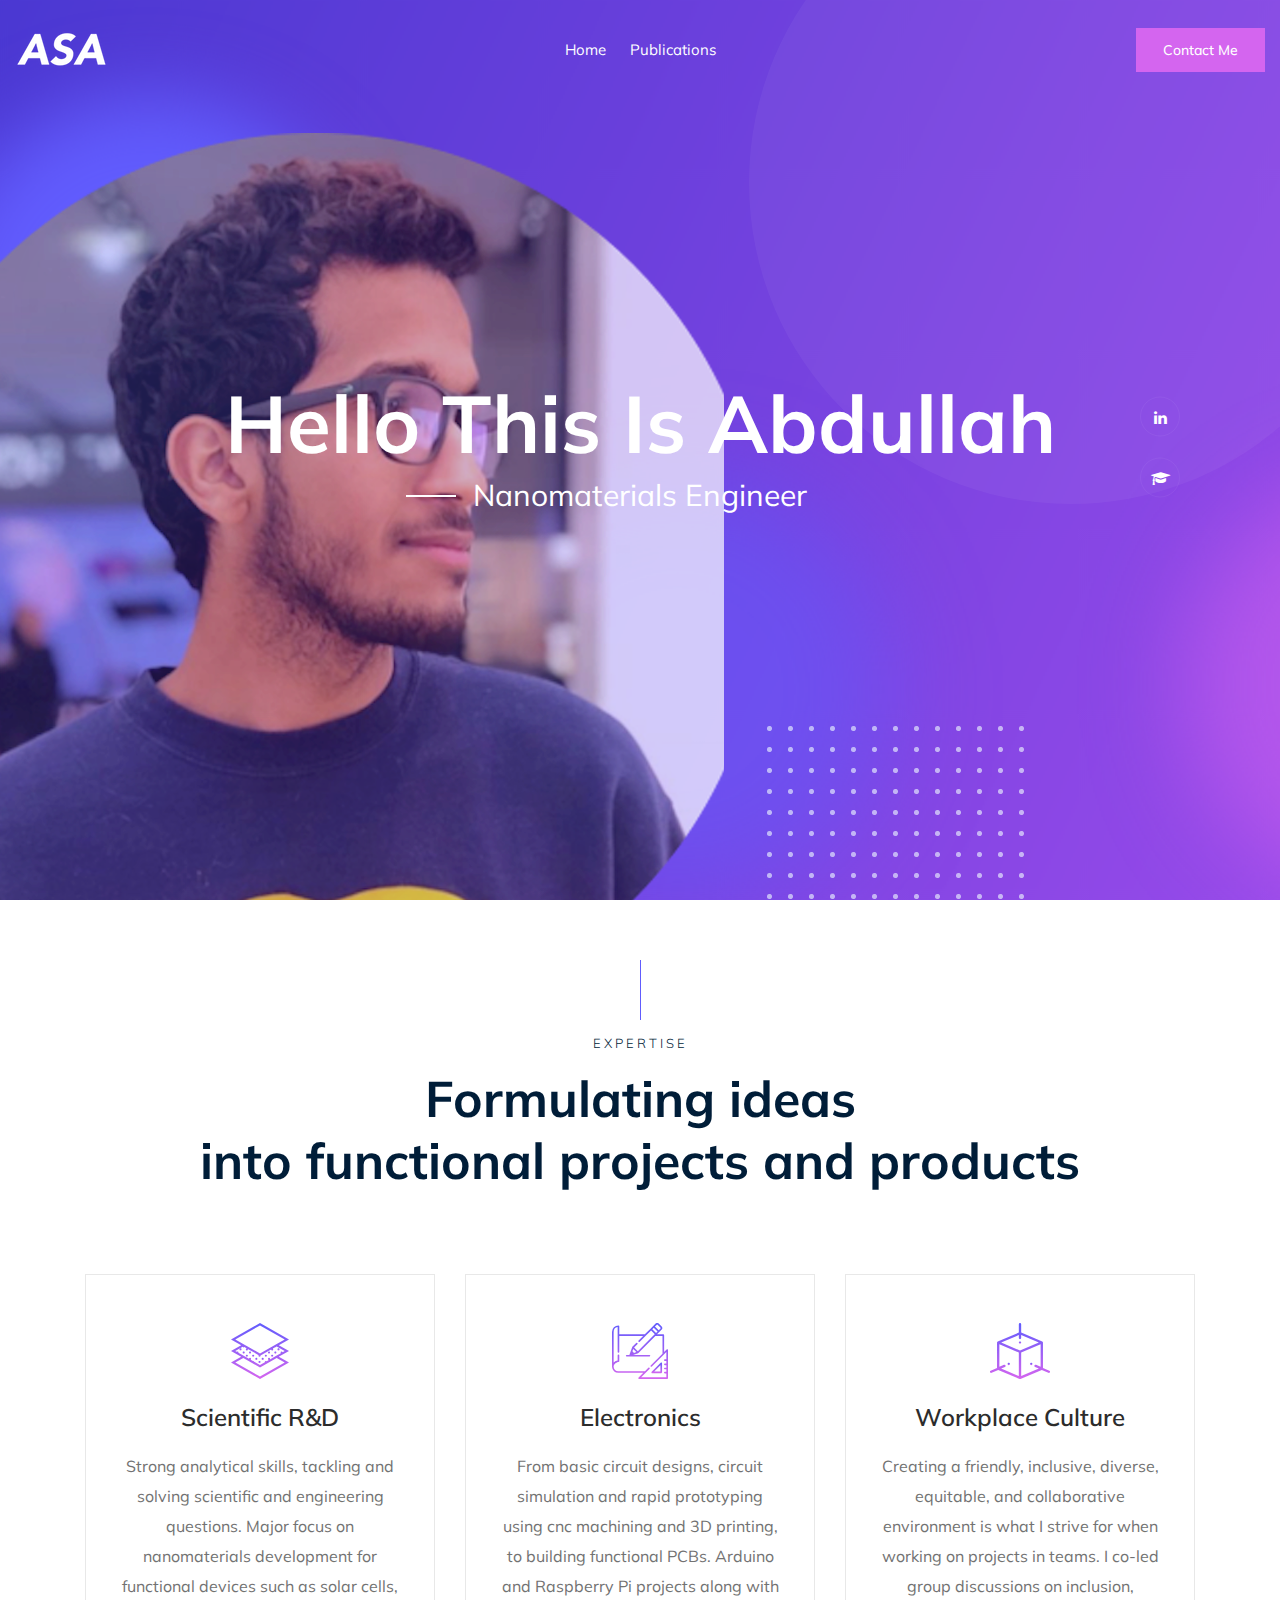
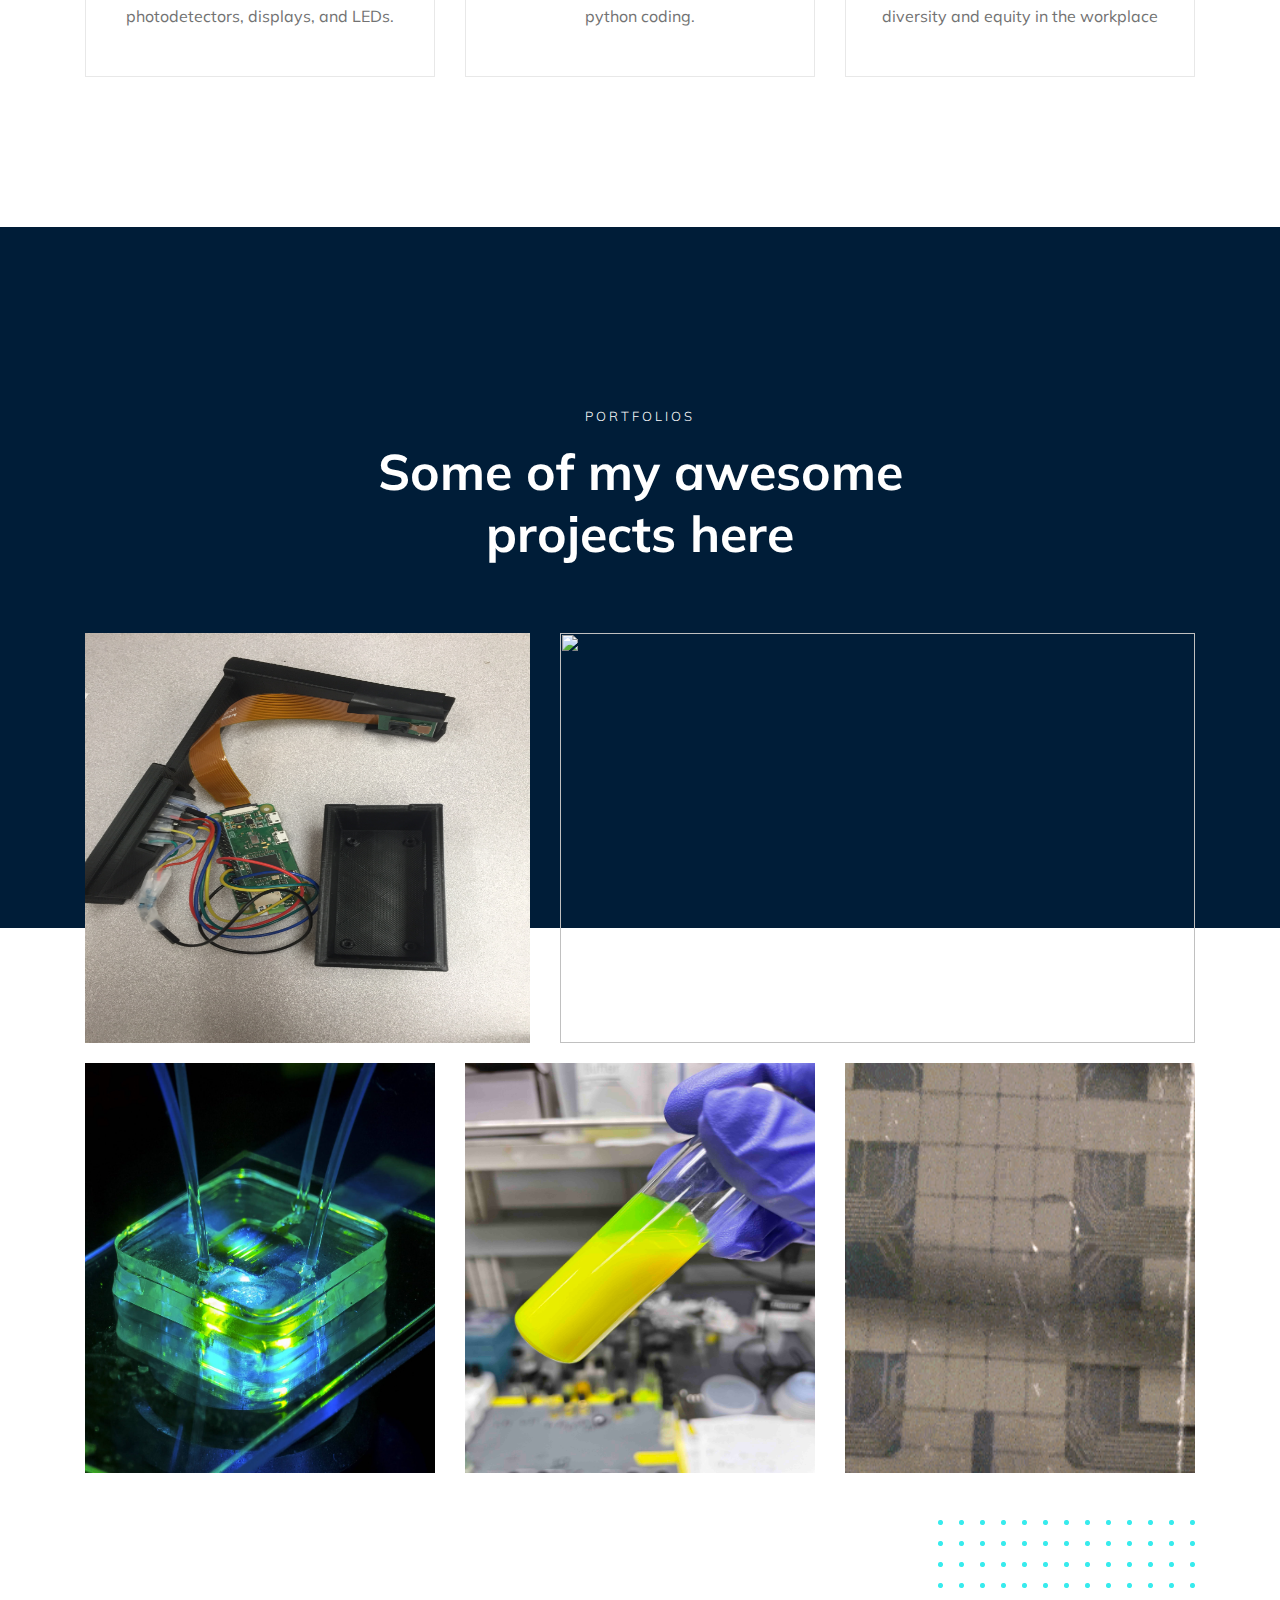
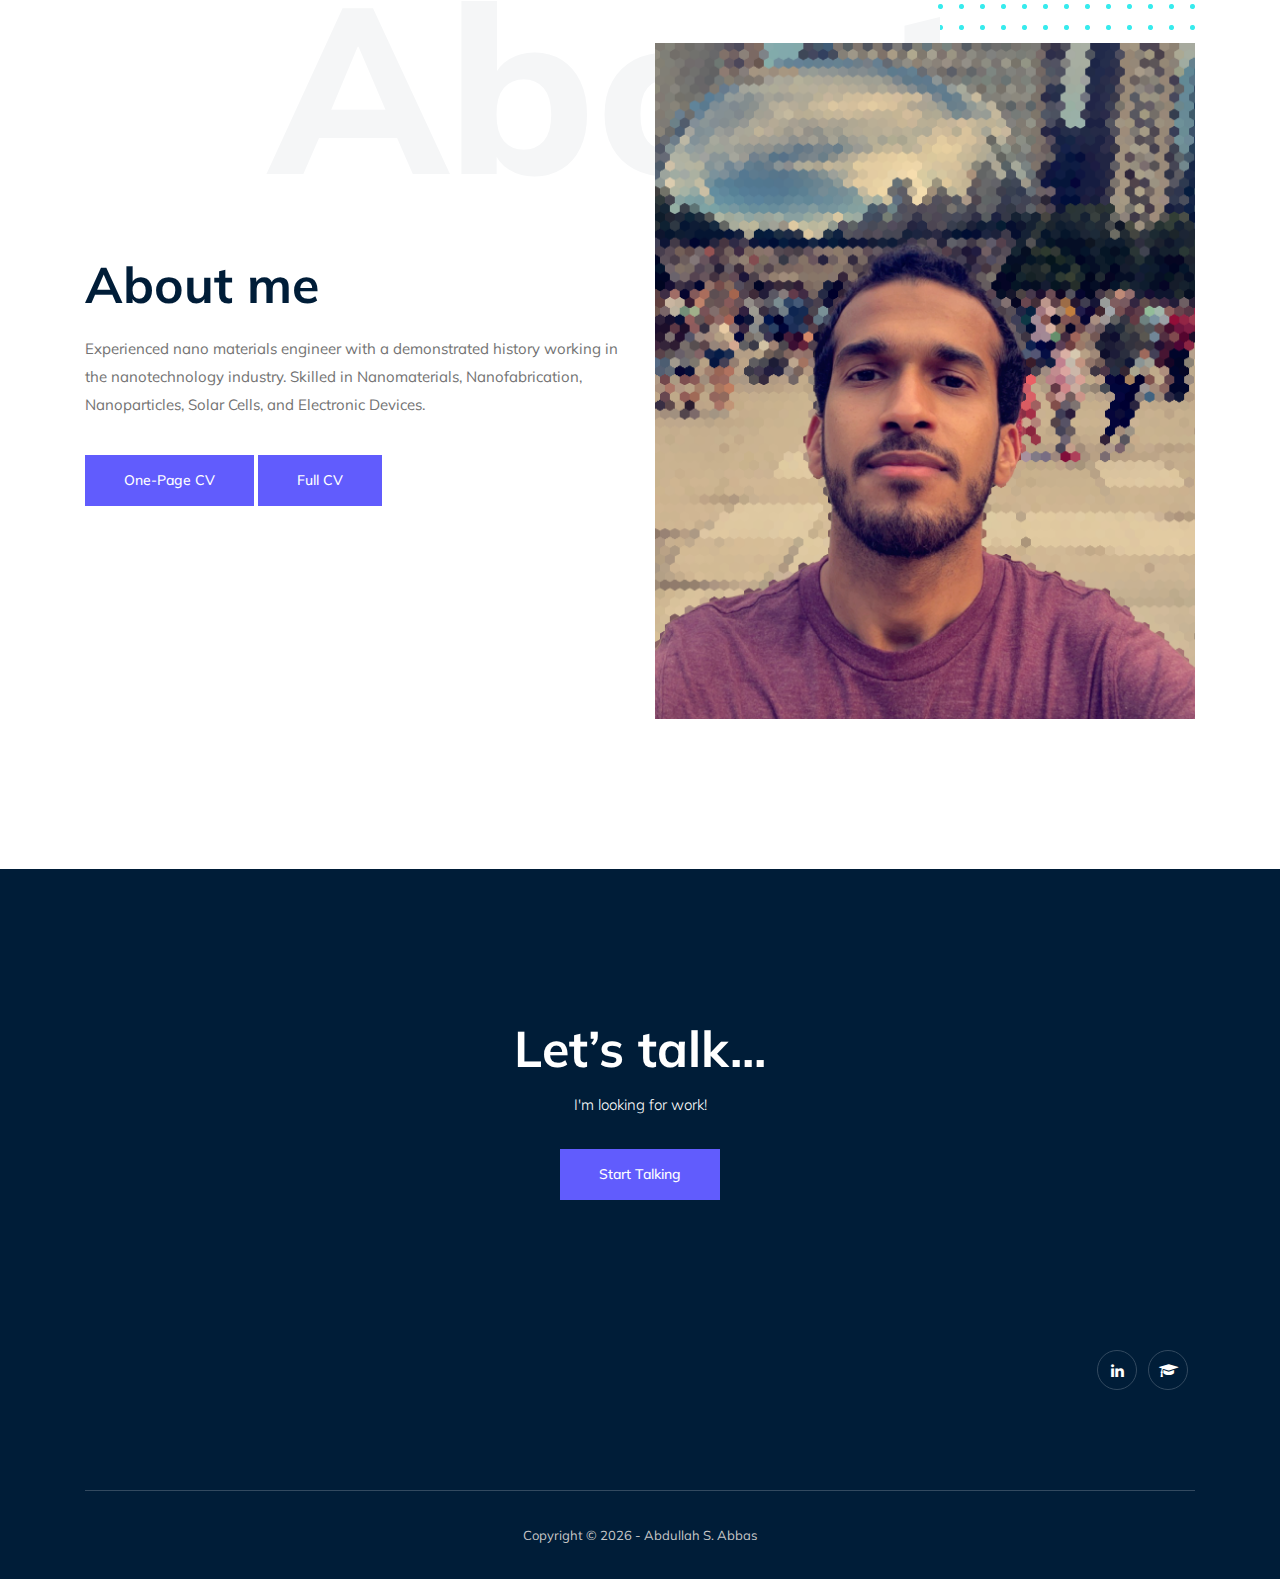
==== index.html @ 395321fb "Add files via upload" ====
<!-- This template is adapted from a Colorlib template -->
<!doctype html>
<html class="no-js" lang="zxx">

<head>
    <meta charset="utf-8">
    <meta http-equiv="x-ua-compatible" content="ie=edge">
    <title>ASA</title>
    <meta name="description" content="">
    <meta name="viewport" content="width=device-width, initial-scale=1">

    <!-- <link rel="manifest" href="site.webmanifest"> -->
    <!-- Place favicon.ico in the root directory -->

    <!-- CSS here -->
    <link rel="stylesheet" href="css/bootstrap.min.css">
    <link rel="stylesheet" href="css/owl.carousel.min.css">
    <link rel="stylesheet" href="css/magnific-popup.css">
    <link rel="stylesheet" href="css/font-awesome.min.css">
    <link rel="stylesheet" href="css/themify-icons.css">
    <link rel="stylesheet" href="css/nice-select.css">
    <link rel="stylesheet" href="css/flaticon.css">
    <link rel="stylesheet" href="css/gijgo.css">
    <link rel="stylesheet" href="css/animate.min.css">
    <link rel="stylesheet" href="css/slick.css">
    <link rel="stylesheet" href="css/slicknav.css">
    <link rel="stylesheet" href="css/style.css">
    <!-- <link rel="stylesheet" href="css/responsive.css"> -->
</head>

<body>
    <!--[if lte IE 9]>
            <p class="browserupgrade">You are using an <strong>outdated</strong> browser. Please <a href="https://browsehappy.com/">upgrade your browser</a> to improve your experience and security.</p>
        <![endif]-->

    <!-- header-start -->
    <header>
        <div class="header-area ">
            <div id="sticky-header" class="main-header-area">
                <div class="container-fluid">
                    <div class="row align-items-center">
                        <div class="col-xl-3 col-lg-2">
                            <div class="logo">
                                <a href="index.html">
                                    <img src="img/logo.png" alt="">
                                </a>
                            </div>
                        </div>
                        <div class="col-xl-6 col-lg-7">
                            <div class="main-menu  d-none d-lg-block">
                                <nav>
                                    <ul id="navigation">
                                        <li><a class="active" href="index.html">home</a></li>
                                        <li><a href="publications.html">Publications</a></li>
                                    </ul>
                                </nav>
                            </div>
                        </div>
                        <div class="col-xl-3 col-lg-3 d-none d-lg-block">
                            <div class="Appointment">
                                <div class="book_btn d-none d-lg-block">
                                    <a  href = "mailto: abdullahsaudabbas@gmail.com">Contact Me</a>
                                </div>
                            </div>
                        </div>
                        <div class="col-12">
                            <div class="mobile_menu d-block d-lg-none"></div>
                        </div>
                    </div>

                </div>
            </div>
        </div>
    </header>
    <!-- header-end -->

    <!-- slider_area_start -->
    <div class="slider_area">
        <div class="single_slider  d-flex align-items-center slider_bg_1">
            <div class="shap_pattern d-none d-lg-block">
                <img src="img/about/grid.png" alt="">
            </div>
            <div class="social_links">
                <ul>
                    <li><a href="https://www.linkedin.com/in/abdullah-saud-abbas-59012340/" target="_blank"> <i class="fa fa-linkedin"></i> </a></li>
                    <li><a href="https://scholar.google.com/citations?hl=en&user=E15Zx_EAAAAJ" target="_blank"> <i class="fa fa-graduation-cap"></i> </a></li>
                </ul>
            </div>
            <div class="container">
                <div class="row align-items-center">
                    <div class="col-xl-12">
                        <div class="slider_text text-center">
                            <h3>
                                Hello This is Abdullah
                            </h3>
                            <span>Nanomaterials Engineer</span>
                        </div>
                    </div>
                </div>
            </div>
        </div>
    </div>
    <!-- slider_area_end -->

    <!-- service_area  -->
    <div class="service_area">
        <div class="container">
            <div class="row">
                <div class="col-xl-12">
                    <div class="section_title text-center mb-65">
                        <span>Expertise</span>
                        <h3>Formulating ideas  <br>
                                into functional projects and products</h3>
                    </div>
                </div>
            </div>
            <div class="row">
                <div class="col-xl-4 col-md-4">
                    <div class="single_service text-center">
                        <div class="icon">
                            <img src="img/svg_icon/1.svg" alt="">
                        </div>
                        <h3>Scientific R&D</h3>
                        <p>Strong analytical skills, tackling and solving scientific and engineering questions. Major focus on nanomaterials development for functional devices such as solar cells, photodetectors, displays, and LEDs.</p>
                    </div>
                </div>
                <div class="col-xl-4 col-md-4">
                    <div class="single_service text-center">
                        <div class="icon">
                            <img src="img/svg_icon/2.svg" alt="">
                        </div>
                        <h3>Electronics</h3>
                        <p>From basic circuit designs, circuit simulation and rapid prototyping using cnc machining and 3D printing, to building functional PCBs. Arduino and Raspberry Pi projects along with python coding.</p>
                    </div>
                </div>
                <div class="col-xl-4 col-md-4">
                    <div class="single_service text-center">
                        <div class="icon">
                            <img src="img/svg_icon/3.svg" alt="">
                        </div>
                        <h3>Workplace Culture</h3>
                        <p>Creating a friendly, inclusive, diverse, equitable, and collaborative environment is what I strive for when working on projects in teams. I co-led group discussions on inclusion, diversity and equity in the workplace</p>
                    </div>
                </div>
            </div>
        </div>
    </div>
    <!--/ service_area  -->

    <!-- portfolio_area -->
    <div class="portfolio_area portfolio_bg_1">
        <div class="container">
            <div class="row">
                <div class="col-xl-12">
                    <div class="section_title white_text text-center">
                        <span>Portfolios</span>
                        <h3>Some of my awesome <br>
                                projects here</h3>
                    </div>
                </div>
            </div>
        </div>
    </div>
    <!--/ portfolio_area -->

    <!-- portfolio_image_area  -->
    <div class="portfolio_image_area">
        <div class="container">
            <div class="row">
                <div class="col-xl-5 col-md-5">
                    <div class="single_Portfolio">
                        <div class="portfolio_thumb">
                            <img src="img/portfolio/SGBPiCam.JPG" alt="">
                        </div>
                        <a href="img/portfolio/SGBPiCam.JPG" class="popup popup-image"></a>
                        <div class="portfolio_hover">
                            <div class="title">
                                    <h3>Camera monitoring system based on Raspberry Pi that reads pressure gauge and report via local LEDs and emails when to change the gas tank</h3>
                            </div>
                        </div>
                    </div>
                </div>
                <div class="col-xl-7 col-md-7">
                    <div class="single_Portfolio">
                        <div class="portfolio_thumb">
                            <img src="img/portfolio/Fig1_final.tif" alt="">
                        </div>
                        <a href="img/portfolio/Fig1_final.tif" class="popup popup-image"></a>
                        <div class="portfolio_hover">
                            <div class="title">
                                    <h3>Anisotropic nanocrystals that I synthesized showed strange behavior when they self-organize, and with tremendous investigations and characterizations, I was able to confirm that their phase belong to orientational glass phase. Work was published in ACS nano</h3>
                            </div>
                        </div>
                    </div>
                </div>
                <div class="col-xl-4 col-md-6 col-lg-4">
                    <div class="single_Portfolio">
                        <div class="portfolio_thumb">
                            <img src="img/portfolio/Materials-for-Microfluidic-Chips-Fabrication.jpg" alt="">
                        </div>
                        <a href="img/portfolio/Materials-for-Microfluidic-Chips-Fabrication.jpg" class="popup popup-image"></a>
                        <div class="portfolio_hover">
                            <div class="title">
                                    <h3>Flow based microfluidic system that I used to optimize and scale up nanocrystals syntheses for industrial applications such as solar cells, photodetectors and qunatum dot displays</h3>
                            </div>
                        </div>
                    </div>
                </div>
                <div class="col-xl-4 col-md-6 col-lg-4">
                    <div class="single_Portfolio">
                        <div class="portfolio_thumb">
                            <img src="img/portfolio/PerovskitesNCs.jpg" alt="">
                        </div>
                        <a href="img/portfolio/PerovskitesNCs.jpg" class="popup popup-image"></a>
                        <div class="portfolio_hover">
                            <div class="title">
                                    <h3>Perovskites nanocrystal synthesized with ultra high crystal purity resulting in a near unity photoluminescence quantum yield (PLQY). PLQY is a quality metric for crystal purity in which the number of photons being emitted is compareed to the number of photons being absorbed, and the closer the ratio to 1 the better</h3>
                            </div>
                        </div>
                    </div>
                </div>
                <div class="col-xl-4 col-md-12 col-lg-4">
                    <div class="single_Portfolio">
                        <div class="portfolio_thumb">
                            <img src="img/portfolio/droplab_drop.gif" alt="">
                        </div>
                        <a href="img/portfolio/droplab_drop.gif" class="popup popup-image"></a>
                        <div class="portfolio_hover">
                            <div class="title">
                                    <h3>Digital microfluidic devices that teammates and I developed for my capstone design project during my undergrad. I co-founded a startup 2016-2017, Droplab Inc., based on this technology with the incentive to automate and rapidly optimize lab experiements drop by drop!</h3>
                            </div>
                        </div>
                    </div>
                </div>
            </div>
        </div>
    </div>
    <!--/ portfolio_image_area  -->

    <!-- about_me  -->
    <div class="about_me">
        <div class="about_large_title d-none d-lg-block">
                About
        </div>
        <div class="container">
            <div class="row align-items-center">
                <div class="col-xl-6 col-md-6">
                    <div class="about_e_details">
                        <h3>About me</h3>
                        <p>Experienced nano materials engineer with a demonstrated history working in the nanotechnology industry. Skilled in Nanomaterials, Nanofabrication, Nanoparticles, Solar Cells, and Electronic Devices.</p>
                        <div class="download_cv">
                            <a class="boxed-btn3" href="Resume/OnePageASAResume.pdf" target="_blank">One-Page CV</a>
                            <a class="boxed-btn3" href="Resume/FullASAResume.pdf" target="_blank">Full CV</a>
                        </div>
                    </div>
                </div>
                <div class="col-xl-6 col-md-6">
                    <div class="about_img">
                        <div class="color_pattern d-none d-lg-block">
                            <img src="img/about/color_grid.png" alt="">
                        </div>
                        <div class="my_Pic">
                                <img src="img/about/about.png" alt="">
                        </div>
                    </div>
                </div>
            </div>
        </div>
    </div>
    <!--/ about_me  -->
    
    <div class="discuss_projects">
        <div class="container">
            <div class="row">
                <div class="col-xl-12">
                    <div class="project_text text-center">
                        <h3>Let’s talk...</h3>
                        <p>I'm looking for work!</p>
                        <a class="boxed-btn3" href = "mailto: abdullahsaudabbas@gmail.com">Start Talking</a>
                    </div>
                </div>
            </div>
        </div>
    </div>

    <!-- footer start -->
    <footer class="footer">
        <div class="footer_top">
            <div class="container">
                <div class="row align-items-center">
                    <div class="col-xl-6 col-md-6">
                        <div class="menu_links">
                        </div>
                    </div>
                    <div class="col-xl-6 col-md-6">
                        <div class="socail_links">
                            <ul>
                                <li><a href="https://www.linkedin.com/in/abdullah-saud-abbas-59012340/" target="_blank"> <i class="fa fa-linkedin"></i> </a></li>
                                <li><a href="https://scholar.google.com/citations?hl=en&user=E15Zx_EAAAAJ" target="_blank"> <i class="fa fa-graduation-cap"></i> </a></li>
                            </ul>
                        </div>
                    </div>
                </div>
            </div>
        </div>
        <div class="copy-right_text">
            <div class="container">
                <div class="footer_border"></div>
                <div class="row">
                    <div class="col-xl-12">
                        <p class="copy_right text-center">
                            Copyright &copy; <script>document.write(new Date().getFullYear());</script> - Abdullah S. Abbas 
                        </p>
                    </div>
                </div>
            </div>
        </div>
    </footer>
    <!--/ footer end  -->

    <!-- JS here -->
    <script src="js/vendor/modernizr-3.5.0.min.js"></script>
    <script src="js/vendor/jquery-1.12.4.min.js"></script>
    <script src="js/popper.min.js"></script>
    <script src="js/bootstrap.min.js"></script>
    <script src="js/owl.carousel.min.js"></script>
    <script src="js/isotope.pkgd.min.js"></script>
    <script src="js/ajax-form.js"></script>
    <script src="js/waypoints.min.js"></script>
    <script src="js/jquery.counterup.min.js"></script>
    <script src="js/imagesloaded.pkgd.min.js"></script>
    <script src="js/scrollIt.js"></script>
    <script src="js/jquery.scrollUp.min.js"></script>
    <script src="js/wow.min.js"></script>
    <script src="js/nice-select.min.js"></script>
    <script src="js/jquery.slicknav.min.js"></script>
    <script src="js/jquery.magnific-popup.min.js"></script>
    <script src="js/plugins.js"></script>
    <script src="js/gijgo.min.js"></script>

    <!--contact js-->
    <script src="js/contact.js"></script>
    <script src="js/jquery.ajaxchimp.min.js"></script>
    <script src="js/jquery.form.js"></script>
    <script src="js/jquery.validate.min.js"></script>
    <script src="js/mail-script.js"></script>

    <script src="js/main.js"></script>
</body>

</html>
---- css/themify-icons.css ----
@font-face {
	font-family: 'themify';
	src:url('../fonts/themify.eot?-fvbane');
	src:url('../fonts/themify.eot?#iefix-fvbane') format('embedded-opentype'),
		url('../fonts/themify.woff?-fvbane') format('woff'),
		url('../fonts/themify.ttf?-fvbane') format('truetype'),
		url('../fonts/themify.svg?-fvbane#themify') format('svg');
	font-weight: normal;
	font-style: normal;
}

[class^="ti-"], [class*=" ti-"] {
	font-family: 'themify';
	/* speak: none; */
	font-style: normal;
	font-weight: normal;
	font-variant: normal;
	text-transform: none;
	line-height: 1;

	/* Better Font Rendering =========== */
	-webkit-font-smoothing: antialiased;
	-moz-osx-font-smoothing: grayscale;
}

.ti-wand:before {
	content: "\e600";
}
.ti-volume:before {
	content: "\e601";
}
.ti-user:before {
	content: "\e602";
}
.ti-unlock:before {
	content: "\e603";
}
.ti-unlink:before {
	content: "\e604";
}
.ti-trash:before {
	content: "\e605";
}
.ti-thought:before {
	content: "\e606";
}
.ti-target:before {
	content: "\e607";
}
.ti-tag:before {
	content: "\e608";
}
.ti-tablet:before {
	content: "\e609";
}
.ti-star:before {
	content: "\e60a";
}
.ti-spray:before {
	content: "\e60b";
}
.ti-signal:before {
	content: "\e60c";
}
.ti-shopping-cart:before {
	content: "\e60d";
}
.ti-shopping-cart-full:before {
	content: "\e60e";
}
.ti-settings:before {
	content: "\e60f";
}
.ti-search:before {
	content: "\e610";
}
.ti-zoom-in:before {
	content: "\e611";
}
.ti-zoom-out:before {
	content: "\e612";
}
.ti-cut:before {
	content: "\e613";
}
.ti-ruler:before {
	content: "\e614";
}
.ti-ruler-pencil:before {
	content: "\e615";
}
.ti-ruler-alt:before {
	content: "\e616";
}
.ti-bookmark:before {
	content: "\e617";
}
.ti-bookmark-alt:before {
	content: "\e618";
}
.ti-reload:before {
	content: "\e619";
}
.ti-plus:before {
	content: "\e61a";
}
.ti-pin:before {
	content: "\e61b";
}
.ti-pencil:before {
	content: "\e61c";
}
.ti-pencil-alt:before {
	content: "\e61d";
}
.ti-paint-roller:before {
	content: "\e61e";
}
.ti-paint-bucket:before {
	content: "\e61f";
}
.ti-na:before {
	content: "\e620";
}
.ti-mobile:before {
	content: "\e621";
}
.ti-minus:before {
	content: "\e622";
}
.ti-medall:before {
	content: "\e623";
}
.ti-medall-alt:before {
	content: "\e624";
}
.ti-marker:before {
	content: "\e625";
}
.ti-marker-alt:before {
	content: "\e626";
}
.ti-arrow-up:before {
	content: "\e627";
}
.ti-arrow-right:before {
	content: "\e628";
}
.ti-arrow-left:before {
	content: "\e629";
}
.ti-arrow-down:before {
	content: "\e62a";
}
.ti-lock:before {
	content: "\e62b";
}
.ti-location-arrow:before {
	content: "\e62c";
}
.ti-link:before {
	content: "\e62d";
}
.ti-layout:before {
	content: "\e62e";
}
.ti-layers:before {
	content: "\e62f";
}
.ti-layers-alt:before {
	content: "\e630";
}
.ti-key:before {
	content: "\e631";
}
.ti-import:before {
	content: "\e632";
}
.ti-image:before {
	content: "\e633";
}
.ti-heart:before {
	content: "\e634";
}
.ti-heart-broken:before {
	content: "\e635";
}
.ti-hand-stop:before {
	content: "\e636";
}
.ti-hand-open:before {
	content: "\e637";
}
.ti-hand-drag:before {
	content: "\e638";
}
.ti-folder:before {
	content: "\e639";
}
.ti-flag:before {
	content: "\e63a";
}
.ti-flag-alt:before {
	content: "\e63b";
}
.ti-flag-alt-2:before {
	content: "\e63c";
}
.ti-eye:before {
	content: "\e63d";
}
.ti-export:before {
	content: "\e63e";
}
.ti-exchange-vertical:before {
	content: "\e63f";
}
.ti-desktop:before {
	content: "\e640";
}
.ti-cup:before {
	content: "\e641";
}
.ti-crown:before {
	content: "\e642";
}
.ti-comments:before {
	content: "\e643";
}
.ti-comment:before {
	content: "\e644";
}
.ti-comment-alt:before {
	content: "\e645";
}
.ti-close:before {
	content: "\e646";
}
.ti-clip:before {
	content: "\e647";
}
.ti-angle-up:before {
	content: "\e648";
}
.ti-angle-right:before {
	content: "\e649";
}
.ti-angle-left:before {
	content: "\e64a";
}
.ti-angle-down:before {
	content: "\e64b";
}
.ti-check:before {
	content: "\e64c";
}
.ti-check-box:before {
	content: "\e64d";
}
.ti-camera:before {
	content: "\e64e";
}
.ti-announcement:before {
	content: "\e64f";
}
.ti-brush:before {
	content: "\e650";
}
.ti-briefcase:before {
	content: "\e651";
}
.ti-bolt:before {
	content: "\e652";
}
.ti-bolt-alt:before {
	content: "\e653";
}
.ti-blackboard:before {
	content: "\e654";
}
.ti-bag:before {
	content: "\e655";
}
.ti-move:before {
	content: "\e656";
}
.ti-arrows-vertical:before {
	content: "\e657";
}
.ti-arrows-horizontal:before {
	content: "\e658";
}
.ti-fullscreen:before {
	content: "\e659";
}
.ti-arrow-top-right:before {
	content: "\e65a";
}
.ti-arrow-top-left:before {
	content: "\e65b";
}
.ti-arrow-circle-up:before {
	content: "\e65c";
}
.ti-arrow-circle-right:before {
	content: "\e65d";
}
.ti-arrow-circle-left:before {
	content: "\e65e";
}
.ti-arrow-circle-down:before {
	content: "\e65f";
}
.ti-angle-double-up:before {
	content: "\e660";
}
.ti-angle-double-right:before {
	content: "\e661";
}
.ti-angle-double-left:before {
	content: "\e662";
}
.ti-angle-double-down:before {
	content: "\e663";
}
.ti-zip:before {
	content: "\e664";
}
.ti-world:before {
	content: "\e665";
}
.ti-wheelchair:before {
	content: "\e666";
}
.ti-view-list:before {
	content: "\e667";
}
.ti-view-list-alt:before {
	content: "\e668";
}
.ti-view-grid:before {
	content: "\e669";
}
.ti-uppercase:before {
	content: "\e66a";
}
.ti-upload:before {
	content: "\e66b";
}
.ti-underline:before {
	content: "\e66c";
}
.ti-truck:before {
	content: "\e66d";
}
.ti-timer:before {
	content: "\e66e";
}
.ti-ticket:before {
	content: "\e66f";
}
.ti-thumb-up:before {
	content: "\e670";
}
.ti-thumb-down:before {
	content: "\e671";
}
.ti-text:before {
	content: "\e672";
}
.ti-stats-up:before {
	content: "\e673";
}
.ti-stats-down:before {
	content: "\e674";
}
.ti-split-v:before {
	content: "\e675";
}
.ti-split-h:before {
	content: "\e676";
}
.ti-smallcap:before {
	content: "\e677";
}
.ti-shine:before {
	content: "\e678";
}
.ti-shift-right:before {
	content: "\e679";
}
.ti-shift-left:before {
	content: "\e67a";
}
.ti-shield:before {
	content: "\e67b";
}
.ti-notepad:before {
	content: "\e67c";
}
.ti-server:before {
	content: "\e67d";
}
.ti-quote-right:before {
	content: "\e67e";
}
.ti-quote-left:before {
	content: "\e67f";
}
.ti-pulse:before {
	content: "\e680";
}
.ti-printer:before {
	content: "\e681";
}
.ti-power-off:before {
	content: "\e682";
}
.ti-plug:before {
	content: "\e683";
}
.ti-pie-chart:before {
	content: "\e684";
}
.ti-paragraph:before {
	content: "\e685";
}
.ti-panel:before {
	content: "\e686";
}
.ti-package:before {
	content: "\e687";
}
.ti-music:before {
	content: "\e688";
}
.ti-music-alt:before {
	content: "\e689";
}
.ti-mouse:before {
	content: "\e68a";
}
.ti-mouse-alt:before {
	content: "\e68b";
}
.ti-money:before {
	content: "\e68c";
}
.ti-microphone:before {
	content: "\e68d";
}
.ti-menu:before {
	content: "\e68e";
}
.ti-menu-alt:before {
	content: "\e68f";
}
.ti-map:before {
	content: "\e690";
}
.ti-map-alt:before {
	content: "\e691";
}
.ti-loop:before {
	content: "\e692";
}
.ti-location-pin:before {
	content: "\e693";
}
.ti-list:before {
	content: "\e694";
}
.ti-light-bulb:before {
	content: "\e695";
}
.ti-Italic:before {
	content: "\e696";
}
.ti-info:before {
	content: "\e697";
}
.ti-infinite:before {
	content: "\e698";
}
.ti-id-badge:before {
	content: "\e699";
}
.ti-hummer:before {
	content: "\e69a";
}
.ti-home:before {
	content: "\e69b";
}
.ti-help:before {
	content: "\e69c";
}
.ti-headphone:before {
	content: "\e69d";
}
.ti-harddrives:before {
	content: "\e69e";
}
.ti-harddrive:before {
	content: "\e69f";
}
.ti-gift:before {
	content: "\e6a0";
}
.ti-game:before {
	content: "\e6a1";
}
.ti-filter:before {
	content: "\e6a2";
}
.ti-files:before {
	content: "\e6a3";
}
.ti-file:before {
	content: "\e6a4";
}
.ti-eraser:before {
	content: "\e6a5";
}
.ti-envelope:before {
	content: "\e6a6";
}
.ti-download:before {
	content: "\e6a7";
}
.ti-direction:before {
	content: "\e6a8";
}
.ti-direction-alt:before {
	content: "\e6a9";
}
.ti-dashboard:before {
	content: "\e6aa";
}
.ti-control-stop:before {
	content: "\e6ab";
}
.ti-control-shuffle:before {
	content: "\e6ac";
}
.ti-control-play:before {
	content: "\e6ad";
}
.ti-control-pause:before {
	content: "\e6ae";
}
.ti-control-forward:before {
	content: "\e6af";
}
.ti-control-backward:before {
	content: "\e6b0";
}
.ti-cloud:before {
	content: "\e6b1";
}
.ti-cloud-up:before {
	content: "\e6b2";
}
.ti-cloud-down:before {
	content: "\e6b3";
}
.ti-clipboard:before {
	content: "\e6b4";
}
.ti-car:before {
	content: "\e6b5";
}
.ti-calendar:before {
	content: "\e6b6";
}
.ti-book:before {
	content: "\e6b7";
}
.ti-bell:before {
	content: "\e6b8";
}
.ti-basketball:before {
	content: "\e6b9";
}
.ti-bar-chart:before {
	content: "\e6ba";
}
.ti-bar-chart-alt:before {
	content: "\e6bb";
}
.ti-back-right:before {
	content: "\e6bc";
}
.ti-back-left:before {
	content: "\e6bd";
}
.ti-arrows-corner:before {
	content: "\e6be";
}
.ti-archive:before {
	content: "\e6bf";
}
.ti-anchor:before {
	content: "\e6c0";
}
.ti-align-right:before {
	content: "\e6c1";
}
.ti-align-left:before {
	content: "\e6c2";
}
.ti-align-justify:before {
	content: "\e6c3";
}
.ti-align-center:before {
	content: "\e6c4";
}
.ti-alert:before {
	content: "\e6c5";
}
.ti-alarm-clock:before {
	content: "\e6c6";
}
.ti-agenda:before {
	content: "\e6c7";
}
.ti-write:before {
	content: "\e6c8";
}
.ti-window:before {
	content: "\e6c9";
}
.ti-widgetized:before {
	content: "\e6ca";
}
.ti-widget:before {
	content: "\e6cb";
}
.ti-widget-alt:before {
	content: "\e6cc";
}
.ti-wallet:before {
	content: "\e6cd";
}
.ti-video-clapper:before {
	content: "\e6ce";
}
.ti-video-camera:before {
	content: "\e6cf";
}
.ti-vector:before {
	content: "\e6d0";
}
.ti-themify-logo:before {
	content: "\e6d1";
}
.ti-themify-favicon:before {
	content: "\e6d2";
}
.ti-themify-favicon-alt:before {
	content: "\e6d3";
}
.ti-support:before {
	content: "\e6d4";
}
.ti-stamp:before {
	content: "\e6d5";
}
.ti-split-v-alt:before {
	content: "\e6d6";
}
.ti-slice:before {
	content: "\e6d7";
}
.ti-shortcode:before {
	content: "\e6d8";
}
.ti-shift-right-alt:before {
	content: "\e6d9";
}
.ti-shift-left-alt:before {
	content: "\e6da";
}
.ti-ruler-alt-2:before {
	content: "\e6db";
}
.ti-receipt:before {
	content: "\e6dc";
}
.ti-pin2:before {
	content: "\e6dd";
}
.ti-pin-alt:before {
	content: "\e6de";
}
.ti-pencil-alt2:before {
	content: "\e6df";
}
.ti-palette:before {
	content: "\e6e0";
}
.ti-more:before {
	content: "\e6e1";
}
.ti-more-alt:before {
	content: "\e6e2";
}
.ti-microphone-alt:before {
	content: "\e6e3";
}
.ti-magnet:before {
	content: "\e6e4";
}
.ti-line-double:before {
	content: "\e6e5";
}
.ti-line-dotted:before {
	content: "\e6e6";
}
.ti-line-dashed:before {
	content: "\e6e7";
}
.ti-layout-width-full:before {
	content: "\e6e8";
}
.ti-layout-width-default:before {
	content: "\e6e9";
}
.ti-layout-width-default-alt:before {
	content: "\e6ea";
}
.ti-layout-tab:before {
	content: "\e6eb";
}
.ti-layout-tab-window:before {
	content: "\e6ec";
}
.ti-layout-tab-v:before {
	content: "\e6ed";
}
.ti-layout-tab-min:before {
	content: "\e6ee";
}
.ti-layout-slider:before {
	content: "\e6ef";
}
.ti-layout-slider-alt:before {
	content: "\e6f0";
}
.ti-layout-sidebar-right:before {
	content: "\e6f1";
}
.ti-layout-sidebar-none:before {
	content: "\e6f2";
}
.ti-layout-sidebar-left:before {
	content: "\e6f3";
}
.ti-layout-placeholder:before {
	content: "\e6f4";
}
.ti-layout-menu:before {
	content: "\e6f5";
}
.ti-layout-menu-v:before {
	content: "\e6f6";
}
.ti-layout-menu-separated:before {
	content: "\e6f7";
}
.ti-layout-menu-full:before {
	content: "\e6f8";
}
.ti-layout-media-right-alt:before {
	content: "\e6f9";
}
.ti-layout-media-right:before {
	content: "\e6fa";
}
.ti-layout-media-overlay:before {
	content: "\e6fb";
}
.ti-layout-media-overlay-alt:before {
	content: "\e6fc";
}
.ti-layout-media-overlay-alt-2:before {
	content: "\e6fd";
}
.ti-layout-media-left-alt:before {
	content: "\e6fe";
}
.ti-layout-media-left:before {
	content: "\e6ff";
}
.ti-layout-media-center-alt:before {
	content: "\e700";
}
.ti-layout-media-center:before {
	content: "\e701";
}
.ti-layout-list-thumb:before {
	content: "\e702";
}
.ti-layout-list-thumb-alt:before {
	content: "\e703";
}
.ti-layout-list-post:before {
	content: "\e704";
}
.ti-layout-list-large-image:before {
	content: "\e705";
}
.ti-layout-line-solid:before {
	content: "\e706";
}
.ti-layout-grid4:before {
	content: "\e707";
}
.ti-layout-grid3:before {
	content: "\e708";
}
.ti-layout-grid2:before {
	content: "\e709";
}
.ti-layout-grid2-thumb:before {
	content: "\e70a";
}
.ti-layout-cta-right:before {
	content: "\e70b";
}
.ti-layout-cta-left:before {
	content: "\e70c";
}
.ti-layout-cta-center:before {
	content: "\e70d";
}
.ti-layout-cta-btn-right:before {
	content: "\e70e";
}
.ti-layout-cta-btn-left:before {
	content: "\e70f";
}
.ti-layout-column4:before {
	content: "\e710";
}
.ti-layout-column3:before {
	content: "\e711";
}
.ti-layout-column2:before {
	content: "\e712";
}
.ti-layout-accordion-separated:before {
	content: "\e713";
}
.ti-layout-accordion-merged:before {
	content: "\e714";
}
.ti-layout-accordion-list:before {
	content: "\e715";
}
.ti-ink-pen:before {
	content: "\e716";
}
.ti-info-alt:before {
	content: "\e717";
}
.ti-help-alt:before {
	content: "\e718";
}
.ti-headphone-alt:before {
	content: "\e719";
}
.ti-hand-point-up:before {
	content: "\e71a";
}
.ti-hand-point-right:before {
	content: "\e71b";
}
.ti-hand-point-left:before {
	content: "\e71c";
}
.ti-hand-point-down:before {
	content: "\e71d";
}
.ti-gallery:before {
	content: "\e71e";
}
.ti-face-smile:before {
	content: "\e71f";
}
.ti-face-sad:before {
	content: "\e720";
}
.ti-credit-card:before {
	content: "\e721";
}
.ti-control-skip-forward:before {
	content: "\e722";
}
.ti-control-skip-backward:before {
	content: "\e723";
}
.ti-control-record:before {
	content: "\e724";
}
.ti-control-eject:before {
	content: "\e725";
}
.ti-comments-smiley:before {
	content: "\e726";
}
.ti-brush-alt:before {
	content: "\e727";
}
.ti-youtube:before {
	content: "\e728";
}
.ti-vimeo:before {
	content: "\e729";
}
.ti-twitter:before {
	content: "\e72a";
}
.ti-time:before {
	content: "\e72b";
}
.ti-tumblr:before {
	content: "\e72c";
}
.ti-skype:before {
	content: "\e72d";
}
.ti-share:before {
	content: "\e72e";
}
.ti-share-alt:before {
	content: "\e72f";
}
.ti-rocket:before {
	content: "\e730";
}
.ti-pinterest:before {
	content: "\e731";
}
.ti-new-window:before {
	content: "\e732";
}
.ti-microsoft:before {
	content: "\e733";
}
.ti-list-ol:before {
	content: "\e734";
}
.ti-linkedin:before {
	content: "\e735";
}
.ti-layout-sidebar-2:before {
	content: "\e736";
}
.ti-layout-grid4-alt:before {
	content: "\e737";
}
.ti-layout-grid3-alt:before {
	content: "\e738";
}
.ti-layout-grid2-alt:before {
	content: "\e739";
}
.ti-layout-column4-alt:before {
	content: "\e73a";
}
.ti-layout-column3-alt:before {
	content: "\e73b";
}
.ti-layout-column2-alt:before {
	content: "\e73c";
}
.ti-instagram:before {
	content: "\e73d";
}
.ti-google:before {
	content: "\e73e";
}
.ti-github:before {
	content: "\e73f";
}
.ti-flickr:before {
	content: "\e740";
}
.ti-facebook:before {
	content: "\e741";
}
.ti-dropbox:before {
	content: "\e742";
}
.ti-dribbble:before {
	content: "\e743";
}
.ti-apple:before {
	content: "\e744";
}
.ti-android:before {
	content: "\e745";
}
.ti-save:before {
	content: "\e746";
}
.ti-save-alt:before {
	content: "\e747";
}
.ti-yahoo:before {
	content: "\e748";
}
.ti-wordpress:before {
	content: "\e749";
}
.ti-vimeo-alt:before {
	content: "\e74a";
}
.ti-twitter-alt:before {
	content: "\e74b";
}
.ti-tumblr-alt:before {
	content: "\e74c";
}
.ti-trello:before {
	content: "\e74d";
}
.ti-stack-overflow:before {
	content: "\e74e";
}
.ti-soundcloud:before {
	content: "\e74f";
}
.ti-sharethis:before {
	content: "\e750";
}
.ti-sharethis-alt:before {
	content: "\e751";
}
.ti-reddit:before {
	content: "\e752";
}
.ti-pinterest-alt:before {
	content: "\e753";
}
.ti-microsoft-alt:before {
	content: "\e754";
}
.ti-linux:before {
	content: "\e755";
}
.ti-jsfiddle:before {
	content: "\e756";
}
.ti-joomla:before {
	content: "\e757";
}
.ti-html5:before {
	content: "\e758";
}
.ti-flickr-alt:before {
	content: "\e759";
}
.ti-email:before {
	content: "\e75a";
}
.ti-drupal:before {
	content: "\e75b";
}
.ti-dropbox-alt:before {
	content: "\e75c";
}
.ti-css3:before {
	content: "\e75d";
}
.ti-rss:before {
	content: "\e75e";
}
.ti-rss-alt:before {
	content: "\e75f";
}
---- css/nice-select.css ----
.nice-select {
  -webkit-tap-highlight-color: transparent;
  background-color: #fff;
  border-radius: 5px;
  border: solid 1px #e8e8e8;
  box-sizing: border-box;
  clear: both;
  cursor: pointer;
  display: block;
  float: left;
  font-family: inherit;
  font-size: 14px;
  font-weight: normal;
  height: 42px;
  line-height: 40px;
  outline: none;
  padding-left: 18px;
  padding-right: 30px;
  position: relative;
  text-align: left !important;
  -webkit-transition: all 0.2s ease-in-out;
  transition: all 0.2s ease-in-out;
  -webkit-user-select: none;
     -moz-user-select: none;
      -ms-user-select: none;
          user-select: none;
  white-space: nowrap;
  width: auto; }
  .nice-select:hover {
    border-color: #dbdbdb; }
  .nice-select:active, .nice-select.open, .nice-select:focus {
    border-color: #999; }


  .nice-select.disabled {
    border-color: #ededed;
    color: #999;
    pointer-events: none; }
    .nice-select.disabled:after {
      border-color: #cccccc; }
  .nice-select.wide {
    width: 100%; }
    .nice-select.wide .list {
      left: 0 !important;
      right: 0 !important; }
  .nice-select.right {
    float: right; }
    .nice-select.right .list {
      left: auto;
      right: 0; }
  .nice-select.small {
    font-size: 12px;
    height: 36px;
    line-height: 34px; }
    .nice-select.small:after {
      height: 4px;
      width: 4px; }
    .nice-select.small .option {
      line-height: 34px;
      min-height: 34px; }
  .nice-select .list {
    background-color: #fff;
    border-radius: 5px;
    box-shadow: 0 0 0 1px rgba(68, 68, 68, 0.11);
    box-sizing: border-box;
    margin-top: 4px;
    opacity: 0;
    overflow: hidden;
    padding: 0;
    pointer-events: none;
    position: absolute;
    top: 100%;
    left: 0;
    -webkit-transform-origin: 50% 0;
        -ms-transform-origin: 50% 0;
            transform-origin: 50% 0;
    -webkit-transform: scale(0.75) translateY(-21px);
        -ms-transform: scale(0.75) translateY(-21px);
            transform: scale(0.75) translateY(-21px);
    -webkit-transition: all 0.2s cubic-bezier(0.5, 0, 0, 1.25), opacity 0.15s ease-out;
    transition: all 0.2s cubic-bezier(0.5, 0, 0, 1.25), opacity 0.15s ease-out;
    z-index: 9; }
    .nice-select .list:hover .option:not(:hover) {
      background-color: transparent !important; }
  .nice-select .option {
    cursor: pointer;
    font-weight: 400;
    line-height: 40px;
    list-style: none;
    min-height: 40px;
    outline: none;
    padding-left: 18px;
    padding-right: 29px;
    text-align: left;
    -webkit-transition: all 0.2s;
    transition: all 0.2s; }
    .nice-select .option:hover, .nice-select .option.focus, .nice-select .option.selected.focus {
      background-color: #f6f6f6; }
    .nice-select .option.selected {
      font-weight: bold; }
    .nice-select .option.disabled {
      background-color: transparent;
      color: #999;
      cursor: default; }

.no-csspointerevents .nice-select .list {
  display: none; }

.no-csspointerevents .nice-select.open .list {
  display: block; }





  /* ,,,,,,,,,,,,,,,, */


  .nice-select:after {
    content: "\e64b";
    display: block;
    height: 5px;
    margin-top: -5px;
    pointer-events: none;
    position: absolute;
    right: 30px;
    top: 8px;
    transition: all 0.15s ease-in-out;
    width: 5px;
    font-family: 'themify';
    color: #ddd; }

    .nice-select.open:after {
 }
    .nice-select.open .list {
      opacity: 1;
      pointer-events: auto;
      -webkit-transform: scale(1) translateY(0);
          -ms-transform: scale(1) translateY(0);
              transform: scale(1) translateY(0); }
---- css/flaticon.css ----
/*
  	Flaticon icon font: Flaticon
  	Creation date: 07/09/2019 08:07
  	*/

	  @font-face {
		font-family: "Flaticon";
		src: url("../fonts/Flaticon.eot");
		src: url("../fonts/Flaticon.eot");
		src: url("../fonts/Flaticon.eot?#iefix") format("embedded-opentype"),
			 url("../fonts/Flaticon.woff2") format("woff2"),
			 url("../fonts/Flaticon.woff") format("woff"),
			 url("../fonts/Flaticon.ttf") format("truetype"),
			 url("../fonts/Flaticon.svg#Flaticon") format("svg");
		font-weight: normal;
		font-style: normal;
	  }
	  
	  @media screen and (-webkit-min-device-pixel-ratio:0) {
		@font-face {
		  font-family: "Flaticon";
		  src: url("./Flaticon.svg#Flaticon") format("svg");
		}
	  }
	  
	  [class^="flaticon-"]:before, [class*=" flaticon-"]:before,
	  [class^="flaticon-"]:after, [class*=" flaticon-"]:after {   
		font-family: Flaticon;
			  font-size: 20px;
	  font-style: normal;
	  margin-left: 20px;
	  }
	  
	.flaticon-legal-paper:before {
		content: "\e001";
	}
	.flaticon-case:before {
		content: "\e002";
	}
	.flaticon-survey:before {
		content: "\e003";
	}
	.flaticon-bar-chart:before {
		content: "\e004";
	}
	.flaticon-controls:before {
		content: "\e005";
	}
	.flaticon-puzzle:before {
		content: "\e006";
	}
	.flaticon-right:before {
		content: "\e007";
	}
---- css/gijgo.css ----
.gj-button {
    background-color: #f5f5f5;
    border: 1px solid #ddd;
    color: #000;
    border-radius: 3px;
    padding: 6px 10px;
    cursor: pointer;
}

.gj-unselectable {
    -webkit-touch-callout: none;
    -webkit-user-select: none;
    -khtml-user-select: none;
    -moz-user-select: none;
    -ms-user-select: none;
    user-select: none;
}

.gj-row {
    display: -webkit-box;
    display: -ms-flexbox;
    display: flex;
    -ms-flex-wrap: wrap;
    flex-wrap: wrap;
}

.gj-margin-left-5 {
    margin-left: 5px;
}

.gj-margin-left-10 {
    margin-left: 10px;
}

.gj-width-full {
    width: 100%;
}

.gj-cursor-pointer {
    cursor: pointer;
}

.gj-text-align-center {
    text-align: center;
}

.gj-font-size-16 {
    font-size: 16px;
}

.gj-hidden {
    display: none;
}

/** Material Design */
.gj-button-md {
    background: 0 0;
    border: none;
    border-radius: 2px;
    color: rgba(0, 0, 0, 0.87);
    position: relative;
    height: 36px;
    margin: 0;
    min-width: 64px;
    padding: 0 16px;
    display: inline-block;
    font-family: "Roboto","Helvetica","Arial",sans-serif;
    font-size: 1rem;
    font-weight: 500;
    text-transform: uppercase;
    letter-spacing: 0;
    overflow: hidden;
    will-change: box-shadow;
    transition: box-shadow .2s cubic-bezier(.4,0,1,1),background-color .2s cubic-bezier(.4,0,.2,1),color .2s cubic-bezier(.4,0,.2,1);
    outline: none;
    cursor: pointer;
    text-decoration: none;
    text-align: center;
    line-height: 36px;
    vertical-align: middle;
    overflow: hidden;
    -webkit-user-select: none;
    -moz-user-select: none;
    -ms-user-select: none;
    user-select: none;
}

.gj-button-md:hover {
    background-color: rgba(158,158,158,.2);
}

.gj-button-md:disabled {
    color: rgba(0,0,0,.26);
    background: 0 0;
}

.gj-button-md .material-icons,
.gj-button-md .gj-icon {
    vertical-align: middle;
    /*font-size: 1.3rem;
    margin-right: 4px;*/
}

.gj-button-md.gj-button-md-icon {
    width: 24px;
    height: 31px;
    min-width: 24px;
    padding: 0px;
    display: table;
}

.gj-button-md.gj-button-md-icon .material-icons,
.gj-button-md.gj-button-md-icon .gj-icon {
    display: table-cell;
    margin-right: 0px;
    width: 24px;
    height: 24px;
}

.gj-button-md.active {
    background-color: rgba(158,158,158,.4);
}

.gj-button-md-group {
    position: relative;
    display: inline-block;
    vertical-align: middle;
}

.gj-textbox-md {
    border: none;
    border-bottom: 1px solid rgba(0,0,0,.42);
    display: block;
    font-family: "Helvetica","Arial",sans-serif;
    font-size: 16px;
    line-height: 16px;
    padding: 4px 0px;
    margin: 0;
    width: 100%;
    background: 0 0;
    text-align: left;
    color: rgba(0,0,0,.87);
}

.gj-textbox-md:focus,
.gj-textbox-md:active {
    border-bottom: 2px solid rgba(0,0,0,.42);
    outline: none;
}

.gj-textbox-md::placeholder {
    color: #8e8e8e;
}

.gj-textbox-md:-ms-input-placeholder {
    color: #8e8e8e;
}

.gj-textbox-md::-ms-input-placeholder {
    color: #8e8e8e;
}

.gj-md-spacer-24 {
    min-width: 24px;
    width: 24px;
    display: inline-block;
}

.gj-md-spacer-32 {
    min-width: 32px;
    width: 32px;
    display: inline-block;
}

.gj-modal {
    position: fixed;
    top: 0;
    right: 0;
    bottom: 0;
    left: 0;
    z-index: 1203;
    display: none;
    overflow: hidden;
    -webkit-overflow-scrolling: touch;
    outline: 0;
    background-color: rgba(0, 0, 0, 0.54118);
    transition: 200ms ease opacity;
    will-change: opacity;
}

/* List */
ul.gj-list li [data-role="wrapper"] {
    display: table;
    width: 100%;
}

ul.gj-list li [data-role="checkbox"] {
    display: table-cell;
    vertical-align:middle;
    text-align:center;
}

ul.gj-list li [data-role="image"] {
    display: table-cell;
    vertical-align:middle;
    text-align:center;
}

ul.gj-list li [data-role="display"] {
    display: table-cell;
    vertical-align:middle;
    cursor: pointer;
}

ul.gj-list li [data-role="display"]:empty:before {
  content: "\200b"; /* unicode zero width space character */
}

/* List - Bootstrap */
ul.gj-list-bootstrap {
    padding-left: 0px;
    margin-bottom: 0px;
}

ul.gj-list-bootstrap li {
    padding: 0px;
}

ul.gj-list-bootstrap li [data-role="wrapper"] {
    padding: 0px 10px;
}

ul.gj-list-bootstrap li [data-role="checkbox"] {
    width: 24px;
    padding: 3px;
}

ul.gj-list-bootstrap li [data-role="image"] {
    width: 24px;
    height: 24px;
}

ul.gj-list-bootstrap li [data-role="display"] {
    padding: 8px 0px 8px 4px;
}

.list-group-item.active ul li, .list-group-item.active:focus ul li, .list-group-item.active:hover ul li {
    text-shadow: none;
    color:initial;
}

/* List - Material Design */
ul.gj-list-md {
    padding: 0px;
    list-style: none;
    list-style-type: none;
    line-height: 24px;
    letter-spacing: 0;
    color: #616161; /* Gray 700 */
}

ul.gj-list-md li {
    display: list-item;
    list-style-type: none;
    padding: 0px;
    min-height: unset;
    box-sizing: border-box;
    align-items: center;
    cursor: default;
    overflow: hidden;

    font-family: "Roboto","Helvetica","Arial",sans-serif;
    font-size: 16px;
    font-weight: 400;
    letter-spacing: .04em;
    line-height: 1;
    
    -webkit-flex-direction: row;
    -ms-flex-direction: row;
    flex-direction: row;
    -webkit-flex-wrap: nowrap;
    -ms-flex-wrap: nowrap;
    flex-wrap: nowrap;
}

ul.gj-list-md li [data-role="checkbox"] {
    height: 24px;
    width: 24px;
}

ul.gj-list-md li [data-role="image"] {
    height: 24px;
    width: 24px;
}

ul.gj-list-md li [data-role="display"] {
    padding: 8px 0px 8px 5px;
    order: 0;
    flex-grow: 2;
    text-decoration: none;
    box-sizing: border-box;
    align-items: center;
    text-align: left;
    color: rgba(0,0,0,.87);
}

ul.gj-list-md li.disabled>[data-role="wrapper"]>[data-role="display"] {
    color: #9E9E9E; /* Gray 500 */
}

.gj-list-md-active {
    background: #e0e0e0;
    color: #3f51b5;
}


/* Picker */
.gj-picker {
    position: absolute;
    z-index: 1203;
    background-color: #fff;
}

.gj-picker .selected {
    color: #fff;
}

/* Material Design */
.gj-picker-md {
    font-family: "Roboto","Helvetica","Arial",sans-serif;
    font-size: 16px;
    font-weight: 400;
    letter-spacing: .04em;
    line-height: 1;
    color: rgba(0,0,0,.87);
    border: 1px solid #E0E0E0;
}

.gj-modal .gj-picker-md {
    border: 0px;
}

.gj-picker-md [role="header"] {
    color: rgba(255, 255, 255, 0.54);
    display: flex;
    background: #2196f3;
    align-items: baseline;
    user-select: none;
    justify-content: center;
}

.gj-picker-md [role="footer"] {
    float: right;
    padding: 10px;
}

.gj-picker-md [role="footer"] button.gj-button-md {
    color: #2196f3;
    font-weight: bold;
    font-size: 13px;
}

/* Bootstrap */
.gj-picker-bootstrap {
    border-radius: 4px;
    border: 1px solid #E0E0E0;
}

.gj-picker-bootstrap .selected {
    color: #888;
}

.gj-picker-bootstrap [role="header"] {
    background: #eee;
    color: #AAA;
}
@font-face {
    font-family: 'gijgo-material';
    src: url('../fonts/gijgo-material.eot?235541');
    src: url('../fonts/gijgo-material.eot?235541#iefix') format('embedded-opentype'), url('../fonts/gijgo-material.ttf?235541') format('truetype'), url('../fonts/gijgo-material.woff?235541') format('woff'), url('../fonts/gijgo-material.svg?235541#gijgo-material') format('svg');
    font-weight: normal;
    font-style: normal;
}

.gj-icon {
    /* use !important to prevent issues with browser extensions that change fonts */
    font-family: 'gijgo-material' !important;
    font-size: 24px;
    speak: none;
    font-style: normal;
    font-weight: normal;
    font-variant: normal;
    text-transform: none;
    line-height: 1;
    /* Enable Ligatures ================ */
    letter-spacing: 0;
    -webkit-font-feature-settings: "liga";
    -moz-font-feature-settings: "liga=1";
    -moz-font-feature-settings: "liga";
    -ms-font-feature-settings: "liga" 1;
    font-feature-settings: "liga";
    -webkit-font-variant-ligatures: discretionary-ligatures;
    font-variant-ligatures: discretionary-ligatures;
    /* Better Font Rendering =========== */
    -webkit-font-smoothing: antialiased;
    -moz-osx-font-smoothing: grayscale;
}

.gj-icon.undo:before {
    content: "\e900";
}

.gj-icon.vertical-align-top:before {
    content: "\e901";
}

.gj-icon.vertical-align-center:before {
    content: "\e902";
}

.gj-icon.vertical-align-bottom:before {
    content: "\e903";
}

.gj-icon.arrow-dropup:before {
    content: "\e904";
}

.gj-icon.clock:before {
    content: "\e905";
}

.gj-icon.refresh:before {
    content: "\e906";
}

.gj-icon.last-page:before {
    content: "\e907";
}

.gj-icon.first-page:before {
    content: "\e908";
}

.gj-icon.cancel:before {
    content: "\e909";
}

.gj-icon.clear:before {
    content: "\e90a";
}

.gj-icon.check-circle:before {
    content: "\e90b";
}

.gj-icon.delete:before {
    content: "\e90c";
}

.gj-icon.arrow-upward:before {
    content: "\e90d";
}

.gj-icon.arrow-forward:before {
    content: "\e90e";
}

.gj-icon.arrow-downward:before {
    content: "\e90f";
}

.gj-icon.arrow-back:before {
    content: "\e910";
}

.gj-icon.list-numbered:before {
    content: "\e911";
}

.gj-icon.list-bulleted:before {
    content: "\e912";
}

.gj-icon.indent-increase:before {
    content: "\e913";
}

.gj-icon.indent-decrease:before {
    content: "\e914";
}

.gj-icon.redo:before {
    content: "\e915";
}

.gj-icon.align-right:before {
    content: "\e916";
}

.gj-icon.align-left:before {
    content: "\e917";
}

.gj-icon.align-justify:before {
    content: "\e918";
}

.gj-icon.align-center:before {
    content: "\e919";
}

.gj-icon.strikethrough:before {
    content: "\e91a";
}

.gj-icon.italic:before {
    content: "\e91b";
}

.gj-icon.underlined:before {
    content: "\e91c";
}

.gj-icon.bold:before {
    content: "\e91d";
}

.gj-icon.arrow-dropdown:before {
    content: "\e91e";
}

.gj-icon.done:before {
    content: "\e91f";
}

.gj-icon.pencil:before {
    content: "\e920";
}

.gj-icon.minus:before {
    content: "\e921";
}

.gj-icon.plus:before {
    content: "\e922";
}

.gj-icon.chevron-up:before {
    content: "\e923";
}

.gj-icon.chevron-right:before {
    content: "\e924";
}

.gj-icon.chevron-down:before {
    content: "\e925";
}

.gj-icon.chevron-left:before {
    content: "\e926";
}

.gj-icon.event:before {
    content: "\e927";
}
.gj-draggable {
    cursor: move;
}
.gj-resizable-handle {
    position: absolute;
    font-size: 0.1px;
    display: block;
    -ms-touch-action: none;
    touch-action: none;
    z-index: 1203;
}

.gj-resizable-n {
    cursor: n-resize;
    height: 7px;
    width: 100%;
    top: -5px;
    left: 0;
}
.gj-resizable-e {
    cursor: e-resize;
    width: 7px;
    right: -5px;
    top: 0;
    height: 100%;
}
.gj-resizable-s {
    cursor: s-resize;
    height: 7px;
    width: 100%;
    bottom: -5px;
    left: 0;
}
.gj-resizable-w {
	cursor: w-resize;
	width: 7px;
	left: -5px;
	top: 0;
	height: 100%;
}
.gj-resizable-se {
	cursor: se-resize;
	width: 12px;
	height: 12px;
	right: 1px;
	bottom: 1px;
}
.gj-resizable-sw {
	cursor: sw-resize;
	width: 9px;
	height: 9px;
	left: -5px;
	bottom: -5px;
}
.gj-resizable-nw {
	cursor: nw-resize;
	width: 9px;
	height: 9px;
	left: -5px;
	top: -5px;
}
.gj-resizable-ne {
	cursor: ne-resize;
	width: 9px;
	height: 9px;
	right: -5px;
	top: -5px;
}

.gj-dialog-footer {
    position: absolute;
    bottom: 0px;
    width: 100%;
    margin-top: 0px;
}

.gj-dialog-scrollable [data-role="body"] {
    overflow-x: hidden;
    overflow-y: scroll;
}

/** Bootstrap 3 **/
.gj-dialog-bootstrap {
    overflow: hidden;
    z-index: 1202;
}

.gj-dialog-bootstrap [data-role="title"] {
    display: inline;
}
.gj-dialog-bootstrap [data-role="close"] {
    line-height: 1.42857143;
}

/** Bootstrap 4 **/
.gj-dialog-bootstrap4 {
    overflow: hidden;
    z-index: 1202;
}

.gj-dialog-bootstrap4 [data-role="title"] {
    display: inline;
}
.gj-dialog-bootstrap4 [data-role="close"] {
    line-height: 1.5;
}

/** Material Design **/
.gj-dialog-md {
    background-color: #FFF;
    overflow: hidden;
    border: none;
    box-shadow: 0 11px 15px -7px rgba(0,0,0,.2), 0 24px 38px 3px rgba(0,0,0,.14), 0 9px 46px 8px rgba(0,0,0,.12);
    box-sizing: border-box;
    position: relative;
    display: -webkit-box;
    display: -webkit-flex;
    display: -ms-flexbox;
    display: flex;
    -webkit-box-orient: vertical;
    -webkit-box-direction: normal;
    -webkit-flex-direction: column;
    -ms-flex-direction: column;
    flex-direction: column;
    -webkit-background-clip: padding-box;
    background-clip: padding-box;
    outline: 0;
    z-index: 1202;
}

.gj-dialog-md-header {
    padding: 24px 24px 0px 24px;
    font-family: "Roboto","Helvetica","Arial",sans-serif;
}

.gj-dialog-md-title {
    margin: 0;
    font-weight: 400;
    display: inline;
    line-height: 28px;
    font-size: 20px;
}

.gj-dialog-md-close {
    -webkit-appearance: none;
    padding: 0;
    cursor: pointer;
    background: 0 0;
    border: 0;
    float: right;
    line-height: 28px;
    font-size: 28px;
}

.gj-dialog-md-body {
    padding: 20px 24px 24px 24px;
    color: rgba(0,0,0,.54);
    font-family: "Helvetica","Arial",sans-serif;
    font-size: 14px;
    font-weight: 400;
    line-height: 20px;
}

.gj-dialog-md-footer {
    padding: 8px 8px 8px 24px;
    display: -webkit-flex;
    display: -ms-flexbox;
    display: flex;
    -webkit-flex-direction: row-reverse;
    -ms-flex-direction: row-reverse;
    flex-direction: row-reverse;
    -webkit-flex-wrap: wrap;
    -ms-flex-wrap: wrap;
    flex-wrap: wrap;

    box-sizing: border-box;
}

.gj-dialog-md-footer>*:first-child {
    margin-right: 0;
}

.gj-dialog-md-footer>* {
    margin-right: 8px;
    height: 36px;
}
DIV.gj-grid-wrapper {
    margin: auto;
    position: relative;
    clear:both;
    z-index: 1;
}

TABLE.gj-grid {
    margin: auto;    
    border-collapse: collapse;
    width: 100%;
    table-layout: fixed;
}

TABLE.gj-grid THEAD TH [data-role="selectAll"] {
    margin: auto;
}

TABLE.gj-grid THEAD TH [data-role="title"] {
    display: inline-block;
}

TABLE.gj-grid THEAD TH [data-role="sorticon"] {
    display: inline-block;
}

TABLE.gj-grid THEAD TH {
    overflow: hidden;
    text-overflow: ellipsis;
}

TABLE.gj-grid.autogrow-header-row THEAD TH {
    overflow: auto;
    text-overflow: initial;
    white-space: pre-wrap;
    -ms-word-break: break-word;
    word-break: break-word;
}

TABLE.gj-grid > tbody > tr > td {
    overflow: hidden;
    position: relative;
}

table.gj-grid tbody div[data-role="display"] {
    vertical-align: middle;
    text-indent: 0;
    white-space: pre-wrap;
    -ms-word-break: break-word;
    word-break: break-word;
}

table.gj-grid.fixed-body-rows tbody div[data-role="display"] {
    overflow: hidden;
    text-overflow: ellipsis;
    white-space: nowrap;
    -ms-word-break: initial;
    word-break: initial;
}

table.gj-grid tfoot DIV[data-role="display"] {
    vertical-align: middle;
    text-indent: 0;
    display: flex;
}

TABLE.gj-grid .fa {
    padding: 2px;
}

TABLE.gj-grid > tbody > tr > td > div {
    padding: 2px;
    overflow: hidden;
}

DIV.gj-grid-wrapper DIV.gj-grid-loading-cover
{
    background: #BBBBBB;
    opacity: 0.5;
    position: absolute;
    vertical-align: middle;
}

DIV.gj-grid-wrapper DIV.gj-grid-loading-text
{
    position: absolute;
    font-weight: bold;
}

/* Bootstrap Theme */
table.gj-grid-bootstrap thead th {
    background-color: #f5f5f5;
    vertical-align:middle;
}

table.gj-grid-bootstrap thead th [data-role="sorticon"] {
    margin-left: 5px;
}

table.gj-grid-bootstrap thead th [data-role="sorticon"] i.gj-icon,
table.gj-grid-bootstrap thead th [data-role="sorticon"] i.material-icons {
    position: absolute;
    font-size: 20px;
    top: 15px;
}

table.gj-grid-bootstrap tbody tr td div[data-role="display"] {
    padding: 0px;
}

.gj-grid-bootstrap-4 .gj-checkbox-bootstrap {
    display: inline-block;
    padding-top: 2px;
}

.gj-grid-bootstrap-4 tbody tr.active {
    background-color: rgba(0,0,0,.075);
}

/* Material Design Theme */
.gj-grid-md {
    position: relative;
    border: 1px solid #e0e0e0;
    border-collapse: collapse;
    white-space: nowrap;
    font-size: 13px;
    font-family: "Roboto","Helvetica","Arial",sans-serif;
    background-color: #fff;
}

.gj-grid-md td:first-of-type, .gj-grid-md th:first-of-type {
    padding-left: 24px;
}

.gj-grid-md th {
    position: relative;
    vertical-align: bottom;
    font-weight: 700;
    line-height: 31px;
    letter-spacing: 0;
    height: 56px;
    font-size: 12px;
    color: rgba(0,0,0,.54);
    padding-bottom: 8px;
    box-sizing: border-box;
    padding: 12px 18px;
    text-align: right;
}

.gj-grid-md td {
    position: relative;
    height: 48px;
    border-top: 1px solid #e0e0e0;
    border-bottom: 1px solid #e0e0e0;
    padding: 12px 18px;
    box-sizing: border-box;
    text-align: left;
    color: rgba(0,0,0,.87);
}

.gj-grid-md tbody tr {
    position: relative;
    height: 48px;
    transition-duration: .28s;
    transition-timing-function: cubic-bezier(.4,0,.2,1);
    transition-property: background-color;
}

.gj-grid-md tbody tr:hover {
    background-color: #EEEEEE; /* Gray 200 */
}

.gj-grid-md tbody tr.gj-grid-md-select {
    background-color: #F5F5F5; /* Grey 100 */
}


table.gj-grid-md thead th [data-role="sorticon"] {
    margin-left: 5px;
}

table.gj-grid-md thead th [data-role="sorticon"] i.gj-icon,
table.gj-grid-md thead th [data-role="sorticon"] i.material-icons {
    position: absolute;
    font-size: 16px;
    top: 19px;
}

table.gj-grid-md thead th.gj-grid-select-all {
    padding-bottom: 3px;
}
/* Hide all prioritized columns by default */
@media only all {
	th.display-1120,
	td.display-1120,
	th.display-960,
	td.display-960,
	th.display-800,
	td.display-800,
	th.display-640,
	td.display-640,
	th.display-480,
	td.display-480,
	th.display-320,
	td.display-320 {
		display: none;
	}
}

/* Show at 320px (20em x 16px) */
@media screen and (min-width: 20em) {
	TABLE.gj-grid-bootstrap th.display-320,
	TABLE.gj-grid-bootstrap td.display-320 {
		display: table-cell;
	}
}
/* Show at 480px (30em x 16px) */
@media screen and (min-width: 30em) {
	TABLE.gj-grid-bootstrap th.display-480,
	TABLE.gj-grid-bootstrap td.display-480 {
		display: table-cell;
	}
}
/* Show at 640px (40em x 16px) */
@media screen and (min-width: 40em) {
	TABLE.gj-grid-bootstrap th.display-640,
	TABLE.gj-grid-bootstrap td.display-640 {
		display: table-cell;
	}
}
/* Show at 800px (50em x 16px) */
@media screen and (min-width: 50em) {
	TABLE.gj-grid-bootstrap th.display-800,
	TABLE.gj-grid-bootstrap td.display-800 {
		display: table-cell;
	}
}
/* Show at 960px (60em x 16px) */
@media screen and (min-width: 60em) {
	TABLE.gj-grid-bootstrap th.display-960,
	TABLE.gj-grid-bootstrap td.display-960 {
		display: table-cell;
	}
}
/* Show at 1,120px (70em x 16px) */
@media screen and (min-width: 70em) {
	TABLE.gj-grid-bootstrap th.display-1120,
	TABLE.gj-grid-bootstrap td.display-1120 {
		display: table-cell;
	}
}

/* Material Design Theme */
.gj-grid-md tfoot tr th {
    padding-right: 14px;
}

.gj-grid-md tfoot tr[data-role="pager"] .gj-grid-mdl-pager-label {
    padding-left: 5px;
    padding-right: 5px;
}

.gj-grid-md tfoot tr[data-role="pager"] .gj-dropdown-md {
    margin-left: 12px;
}

.gj-grid-md tfoot tr[data-role="pager"] .gj-dropdown-md [role="presenter"] {
    font-size: 12px;
    font-weight: bold;
    color: rgba(0,0,0,.54);
}

.gj-grid-md tfoot tr[data-role="pager"] .gj-dropdown-md [role="presenter"] [role="display"] {
    text-align: right;
}

.gj-grid-md tfoot tr[data-role="pager"] .gj-grid-md-limit-select {
    margin-left: 10px;
    font-size: 12px;
    font-weight: bold;
    color: rgba(0,0,0,.54);
}

/* Bootstrap */
.gj-grid-bootstrap tfoot tr[data-role="pager"] th {
    line-height: 30px;
    background-color: #f5f5f5;
}

.gj-grid-bootstrap tfoot tr[data-role="pager"] th > div > div {
    margin-right: 5px;
}

.gj-grid-bootstrap tfoot tr[data-role="pager"] th > div > button {
    margin-right: 5px;
}

.gj-grid-bootstrap-4 tfoot tr[data-role="pager"] th > div button {
    height: 34px;
}

.gj-grid-bootstrap-4 tfoot tr[data-role="pager"] th div .gj-dropdown-bootstrap-4 .gj-dropdown-expander-mi .gj-icon {
    top: 5px;
}

.gj-grid-bootstrap-3 tfoot tr[data-role="pager"] th > div > input {
    margin-right: 5px;
    width: 40px;
    text-align: right;
    display: inline-block;
    font-weight: bold;
}

.gj-grid-bootstrap-4 tfoot tr[data-role="pager"] th > div > div.input-group {
    width: 40px;
}

.gj-grid-bootstrap-4 tfoot tr[data-role="pager"] th > div > div.input-group input {
    text-align: right;
    font-weight: bold;
    height: 34px;
    padding-top: 2px;
    padding-bottom: 6px;
}

.gj-grid-bootstrap tfoot tr[data-role="pager"] th > div > select {
    display: inline-block;
    margin-right: 5px;
    width: 60px;
}

.gj-grid-bootstrap tfoot tr[data-role="pager"] th .gj-dropdown-bootstrap .gj-list-bootstrap [data-role="display"] {
    line-height: 14px;
}

.gj-grid-bootstrap tfoot tr[data-role="pager"] th .gj-dropdown-bootstrap [role="presenter"] [role="display"] {
    font-weight: bold;
}

.gj-grid-bootstrap tfoot tr[data-role="pager"] th .gj-dropdown-bootstrap-3 [role="presenter"] {
    padding: 2px 8px;
}

.gj-grid-bootstrap tfoot tr[data-role="pager"] th .gj-dropdown-bootstrap-4 [role="presenter"] {
    padding: 1px 8px;
}
.gj-grid thead tr th div.gj-grid-column-resizer-wrapper {
    position: relative;
    width: 100%;
    height: 0px; 
    top: 0px; 
    left: 0px; 
    padding: 0px;
}

span.gj-grid-column-resizer {
    position: absolute;
    right: 0px;
    width: 10px;
    top: -100px;
    height: 300px;
    z-index: 1203;
    cursor: e-resize;
}

.gj-grid-resize-cursor {
    cursor: e-resize;
}
.gj-grid-md tbody tr.gj-grid-top-border td {
  border-top: 2px solid #777;
}
.gj-grid-md tbody tr.gj-grid-bottom-border td {
  border-bottom: 2px solid #777;
}

.gj-grid-bootstrap tbody tr.gj-grid-top-border td {
  border-top: 2px solid #777;
}
.gj-grid-bootstrap tbody tr.gj-grid-bottom-border td {
  border-bottom: 2px solid #777;
}
.gj-grid-md thead tr th.gj-grid-left-border,
.gj-grid-md tbody tr td.gj-grid-left-border
{
    border-left: 3px solid #777;
}
.gj-grid-md thead tr th.gj-grid-right-border,
.gj-grid-md tbody tr td.gj-grid-right-border
{
    border-right: 3px solid #777;
}

.gj-grid-bootstrap thead tr th.gj-grid-left-border,
.gj-grid-bootstrap tbody tr td.gj-grid-left-border
{
    border-left: 5px solid #ddd;
}
.gj-grid-bootstrap thead tr th.gj-grid-right-border,
.gj-grid-bootstrap tbody tr td.gj-grid-right-border
{
    border-right: 5px solid #ddd;
}
.gj-dirty {
    position: absolute;
    top: 0px;
    left: 0px;
    border-style: solid;
    border-width: 3px;
    border-color: #f00 transparent transparent #f00;
    padding: 0;
    overflow: hidden;
    vertical-align: top;
}

/* Material Design */
.gj-grid-md tbody tr td.gj-grid-management-column {
    padding: 3px;
}

.gj-grid-md tbody tr td[data-mode="edit"] {
    padding: 0px 18px;
}

.gj-grid-md tbody .gj-dropdown-md [role="presenter"] [role="display"] {
    padding: 0px;
}

/* Bootstrap */
.gj-grid-bootstrap tbody tr td[data-mode="edit"] {
    padding: 0px;
}

.gj-grid-bootstrap tbody tr td[data-mode="edit"] [data-role="edit"] {
    padding: 0px;
}

/* Bootstrap 3 */
.gj-grid-bootstrap-3 tbody tr td.gj-grid-management-column {
    padding: 3px;
}

.gj-grid-bootstrap-3 tbody tr td[data-mode="edit"] {
    height: 38px;
}

.gj-grid-bootstrap-3 tbody tr td[data-mode="edit"] [data-role="edit"] input[type="text"] {
    height: 37px;
    padding: 8px;
}

.gj-grid-bootstrap-3 tbody tr td[data-mode="edit"] .gj-dropdown-bootstrap [role="presenter"] {
    border: 0px;
    border-radius: 0px;
    height: 37px;
    padding-left: 8px;
}

.gj-grid-bootstrap-3 tbody tr td[data-mode="edit"] .gj-datepicker-bootstrap {
    height: 37px;
}

.gj-grid-bootstrap-3 tbody tr td[data-mode="edit"] .gj-datepicker-bootstrap [role="input"] {
    height: 37px;
    border:0px;
    border-radius: 0px;
}

.gj-grid-bootstrap-3 tbody tr td[data-mode="edit"] .gj-datepicker-bootstrap [role="right-icon"] {
    border:0px;
    border-radius: 0px;
}

.gj-grid-bootstrap-3 tbody tr td[data-mode="edit"] .gj-checkbox-bootstrap {
    display: inline-block;
    padding-top: 10px;
    height: 32px;
}

/* Bootstrap 4 */
.gj-grid-bootstrap-4 tbody tr td.gj-grid-management-column {
    padding: 6px;
}

.gj-grid-bootstrap-4 tbody tr td[data-mode="edit"] [data-role="edit"] input[type="text"] {
    height: 48px;
    padding-left: 12px;
}

.gj-grid-bootstrap-4 tbody tr td[data-mode="edit"] .gj-dropdown-bootstrap [role="presenter"] {
    border: 0px;
    border-radius: 0px;
    height: 48px;
    padding-left: 12px;
    font-family: -apple-system,system-ui,BlinkMacSystemFont,"Segoe UI",Roboto,"Helvetica Neue",Arial,sans-serif;
}

.gj-grid-bootstrap-4 tbody tr td[data-mode="edit"] .gj-dropdown-bootstrap-4 [role="expander"].gj-dropdown-expander-mi .gj-icon,
.gj-grid-bootstrap-4 tbody tr td[data-mode="edit"] .gj-dropdown-bootstrap-4 [role="expander"].gj-dropdown-expander-mi .material-icons {
    top: 13px;
}

.gj-grid-bootstrap-4 tbody tr td[data-mode="edit"] .gj-datepicker-bootstrap {
    height: 48px;
}

.gj-grid-bootstrap-4 tbody tr td[data-mode="edit"] .gj-datepicker-bootstrap [role="input"] {
    height: 48px;
    border:0px;
    border-radius: 0px;
}

.gj-grid-bootstrap-4 tbody tr td[data-mode="edit"] .gj-datepicker-bootstrap [role="right-icon"] {
    background-color: #fff;
}

.gj-grid-bootstrap-4 tbody tr td[data-mode="edit"] .gj-datepicker-bootstrap [role="right-icon"] button {
    border: 0px;
    border-radius: 0px;
    width: 43px;
    position: relative;
}

.gj-grid-bootstrap-4 tbody tr td[data-mode="edit"] .gj-datepicker-bootstrap [role="right-icon"] .gj-icon,
.gj-grid-bootstrap-4 tbody tr td[data-mode="edit"] .gj-datepicker-bootstrap [role="right-icon"] .material-icons {
    top: 13px;
    left: 10px;
    font-size: 24px;
}

.gj-grid-bootstrap-4 tbody tr td[data-mode="edit"] .gj-checkbox-bootstrap {
    display: inline-block;
    padding-top: 15px;
    height: 42px;
}
.gj-grid-md thead tr[data-role="filter"] th {
    border-top: 1px solid #e0e0e0;
}

div.gj-grid-wrapper div.gj-grid-bootstrap-toolbar {
    background-color: #f5f5f5;
    padding: 8px;
    font-weight: bold;
    border: 1px solid #ddd;
}

div.gj-grid-wrapper div.gj-grid-bootstrap-4-toolbar {
    background-color: #f5f5f5;
    padding: 12px;
    font-weight: bold;
    border: 1px solid #ddd;
}

div.gj-grid-wrapper div.gj-grid-md-toolbar {
    font-weight: bold;
    font-size: 24px;
    font-family: "Helvetica","Arial",sans-serif;
    background-color: rgb(255, 255, 255);
    
    border-top: 1px solid #e0e0e0;
    border-left: 1px solid #e0e0e0;
    border-right: 1px solid #e0e0e0;
    border-bottom: 0px;
    border-collapse: collapse;

    padding: 0 18px 0px 18px;
    line-height: 56px;
}
table.gj-grid-scrollable tbody {
    overflow-y: auto;
    overflow-x: hidden;
    display: block;
}

/* Material Design */
table.gj-grid-md.gj-grid-scrollable {
    border-bottom: 0px;
}

table.gj-grid-md.gj-grid-scrollable tbody {
    border-right: 1px solid #e0e0e0;
    border-bottom: 1px solid #e0e0e0;
}

table.gj-grid-md.gj-grid-scrollable tfoot {
    border-bottom: 1px solid #e0e0e0;
}

/* Bootstrap 3 */
table.gj-grid-bootstrap.gj-grid-scrollable {
    border-bottom: 0px;
}

table.gj-grid-bootstrap.gj-grid-scrollable tbody {
    border-right: 1px solid #ddd;
    border-bottom: 1px solid #ddd;
}

table.gj-grid-bootstrap.gj-grid-scrollable tbody tr[data-role="row"]:first-child td {
    border-top: 0px;
}

table.gj-grid-bootstrap.gj-grid-scrollable tbody tr[data-role="row"] td:first-child {
    border-left: 0px;
}

table.gj-grid-bootstrap.gj-grid-scrollable tbody tr[data-role="row"] td:last-child {
    border-right: 0px;
}

table.gj-grid-bootstrap.gj-grid-scrollable tfoot {
    border-bottom: 1px solid #ddd;
}

ul.gj-list li [data-role="spacer"] {
    display: table-cell;
}

ul.gj-list li [data-role="expander"] {
    display: table-cell;
    vertical-align:middle;
    text-align:center;
    cursor: pointer;
}

[data-type="tree"] ul li [data-role="expander"].gj-tree-material-icons-expander {
    width: 24px;
}

[data-type="tree"] ul li [data-role="expander"].gj-tree-font-awesome-expander {
    width: 24px;
}

[data-type="tree"] ul li [data-role="expander"].gj-tree-glyphicons-expander {
    width: 24px;
}

[data-type="tree"] ul li [data-role="expander"].gj-tree-glyphicons-expander .glyphicon {
    top: 4px;
    height: 24px;
}

/* Bootstrap Theme */
.gj-tree-bootstrap-3 ul.gj-list-bootstrap li {
    border: 0px;
    border-radius: 0px;
    color: #333;
}

.gj-tree-bootstrap-3 ul.gj-list-bootstrap li.active {
    color: #fff;
}

.gj-tree-bootstrap-3 ul.gj-list-bootstrap li.disabled {
    color: #777;
    background-color: #eee;
}

.gj-tree-bootstrap-4 ul.gj-list-bootstrap li {
    border: 0px;
    border-radius: 0px;
    color: #212529;
}

.gj-tree-bootstrap-4 ul.gj-list-bootstrap li.active {
    color: #fff;
}

.gj-tree-bootstrap-4 ul.gj-list-bootstrap li.disabled {
    color: #868e96;
}

.gj-tree-bootstrap-4 ul.gj-list-bootstrap li ul.gj-list-bootstrap {
    width: 100%;
}

.gj-tree-bootstrap-border ul.gj-list-bootstrap li {
    border: 1px solid #ddd;
}

.gj-tree-bootstrap-border ul.gj-list-bootstrap li ul.gj-list-bootstrap li {
    border-left: 0px;
    border-right: 0px;
}

.gj-tree-bootstrap-border ul.gj-list-bootstrap li:first-child {
    border-top-left-radius: 4px;
    border-top-right-radius: 4px;
}

.gj-tree-bootstrap-border ul.gj-list-bootstrap li:last-child {
    border-bottom-left-radius: 4px;
    border-bottom-right-radius: 4px;
}

.gj-tree-bootstrap-border ul.gj-list-bootstrap li ul.gj-list-bootstrap li:first-child {
    border-top-left-radius: 0px;
    border-top-right-radius: 0px;
}

.gj-tree-bootstrap-border ul.gj-list-bootstrap li ul.gj-list-bootstrap li:last-child {
    border-bottom: 0px;
    border-bottom-left-radius: 0px;
    border-bottom-right-radius: 0px;
}

ul.gj-list-bootstrap li [data-role="expander"].gj-tree-material-icons-expander {
    padding-top: 8px;
    padding-bottom: 4px;
}

ul.gj-list-bootstrap li [data-role="expander"].gj-tree-material-icons-expander .gj-icon {
    width: 24px;
    height: 24px;
}

/* Material Design Theme */
ul.gj-list-md li.disabled > [data-role="wrapper"] > [data-role="expander"] {
    color: #9E9E9E; /* Gray 500 */
}

.gj-tree-md-border ul.gj-list-md li {
    border: 1px solid #616161; /* Gray 700 */
    margin-bottom: -1px;
}

.gj-tree-md-border ul.gj-list-md li ul.gj-list-md li {
    border-left: 0px;
    border-right: 0px;
}

.gj-tree-md-border ul.gj-list-md li ul.gj-list-md li:last-child {
    border-bottom: 0px;
}
.gj-tree-drop-above {    
    border-top: 1px solid #000;
}

.gj-tree-drop-below {
    border-bottom: 1px solid #000;
}

.gj-tree-bootstrap-3 ul.gj-list-bootstrap li [data-role="wrapper"].drop-above {
    border-top: 2px solid #000;
}

.gj-tree-bootstrap-3 ul.gj-list-bootstrap li [data-role="wrapper"].drop-below {
    border-bottom: 2px solid #000;
}

.gj-tree-bootstrap-4 ul.gj-list-bootstrap li [data-role="wrapper"].drop-above {
    border-top: 2px solid #000;
}

.gj-tree-bootstrap-4 ul.gj-list-bootstrap li [data-role="wrapper"].drop-below {
    border-bottom: 2px solid #000;
}

.gj-tree-drag-el {
    padding: 0px;
    margin: 0px;
    z-index: 1203;
}

.gj-tree-drag-el li {
    padding: 0px;
    margin: 0px;
}

.gj-tree-drag-el [data-role="wrapper"] {
    cursor: move;
    display: table;
}

.gj-tree-drag-el [data-role="indicator"] {
    width: 14px;
    padding: 0px 3px;
    display: table-cell;
    vertical-align: middle;
    text-align: center;
}

.gj-tree-bootstrap-drag-el li.list-group-item {
    border: 0px;
    background: unset;
}

.gj-tree-bootstrap-drag-el [data-role="indicator"] {
    width: 24px;
    height: 24px;
    padding: 0px;
}

.gj-tree-md-drag-el [data-role="indicator"] {
    width: 24px;
    height: 24px;
    padding: 0px;
}
/* Bootstrap */
.gj-checkbox-bootstrap {
    min-width: 0;
    font-size: 0;
    font-weight: normal;
    margin: 0px;
    text-align: center;
    width: 18px;
    height: 18px;
    position: relative;
    display: inline;
}

.gj-checkbox-bootstrap input[type="checkbox"] {
    display: none;
    margin-bottom: -12px;
}

.gj-checkbox-bootstrap span {
    background: #fff;
    display: block;
    content: " ";
    width: 18px;
    height: 18px;
    line-height: 11px;
    font-size: 11px;
    padding: 2px;
    color: #555555;
    border: 1px solid #CCCCCC;
    border-radius: 3px;
    transition: box-shadow 0.2s linear, border-color 0.2s linear;
    cursor: pointer;
    margin: auto;
}

.gj-checkbox-bootstrap input[type="checkbox"]:focus + span:before {
    outline: 0;
    box-shadow: 0 0 0 0 #66afe9, 0 0 6px rgba(102, 175, 233, .6);
    border-color: #66afe9;
}

.gj-checkbox-bootstrap input[type="checkbox"][disabled] + span {
    opacity: 0.6;
    cursor: not-allowed;
}

/* Bootstrap 4 */
.gj-checkbox-bootstrap.gj-checkbox-bootstrap-4 span {
    line-height: 16px;
    padding: 0px;
}

.gj-checkbox-bootstrap-4.gj-checkbox-material-icons input[type="checkbox"]:checked + span:after {
    font-size: 16px;
}

.gj-checkbox-bootstrap-4.gj-checkbox-material-icons input[type="checkbox"]:indeterminate + span:after {
    font-size: 16px;
}

/* Material Design */
.gj-checkbox-md {
    min-width: 0;
    font-size: 0;
    font-weight: normal;
    margin: 0px;
    text-align: center;
    width: 16px;
    height: 16px;
    position: relative;
}

.gj-checkbox-md input[type="checkbox"] {
    display: none;
    margin-bottom: -12px;
}

.gj-checkbox-md span {
    display: inline-block;
    box-sizing: border-box;
    width: 16px;
    height: 16px;
    margin: 0;
    cursor: pointer;
    overflow: hidden;
    border: 2px solid #616161; /* Gray 700 */
    border-radius: 2px;
    z-index: 2;
}

.gj-checkbox-md input[type="checkbox"]:checked + span {
    border: 2px solid #536DFE; /* Indigo A200 */
}

.gj-checkbox-md input[type="checkbox"]:checked + span:after {
    color: #FFF;
    background-color: #536DFE; /* Indigo A200 */
    position: absolute;
    left: 1px;
    top: -15px;
}

.gj-checkbox-md input[type="checkbox"]:indeterminate + span {
    border: 2px solid #616161; /* Gray 700 */
}

.gj-checkbox-md input[type="checkbox"]:indeterminate + span:after {    
    color: #616161;/*color: rgba(0, 0, 0, 1);*/
    position: absolute;
    left: 1px;
    top: -15px;
}

.gj-checkbox-md input[type="checkbox"][disabled] + span {
    border: 2px solid #9E9E9E;
}

.gj-checkbox-md input[type="checkbox"][disabled] + span:after {
    background-color: #9E9E9E;
}

.gj-checkbox-md input[type="checkbox"][disabled]:indeterminate + span:after {
    color: #FFFFFF;
}

/* Material Icons */
.gj-checkbox-material-icons input[type="checkbox"]:checked + span:after {
    content: "\e91f";
    font-size: 14px;
    font-weight: bold;
    white-space: pre;
}

.gj-checkbox-material-icons input[type="checkbox"]:indeterminate + span:after {
    content: "\e921";
    font-size: 14px;
    font-weight: bold;
    white-space: pre;
}

/* Glyphicons */
.gj-checkbox-glyphicons input[type="checkbox"]:checked + span:after {
    display: inline-block;
    font-family: 'Glyphicons Halflings';
    content: "\e013 ";
}

.gj-checkbox-glyphicons input[type="checkbox"]:indeterminate + span:after {
    display: inline-block;
    font-family: 'Glyphicons Halflings';
    content: "\2212 ";
    padding-right: 1px;
}

/* fontawesome */
.gj-checkbox-fontawesome .fa {
    font-size: 14px;
}
.gj-checkbox-bootstrap.gj-checkbox-fontawesome .fa {
    line-height: 18px;
}

.gj-checkbox-fontawesome input[type="checkbox"]:checked + span:before {
    content: "\f00c ";
}

.gj-checkbox-fontawesome input[type="checkbox"]:indeterminate + span:before {
    content: "\f068 ";
}
.gj-editor [role="body"] {
    overflow: auto;
    outline: 0px solid transparent;
    box-sizing: border-box;
}

/* Material Design */
.gj-editor-md {
    padding: 7px;
    font-family: "Roboto","Helvetica","Arial",sans-serif;
    font-size: 14px;
    font-weight: 500;
    letter-spacing: 0;
    border: 1px solid rgba(158,158,158,.2);
}

.gj-editor-md [role="toolbar"] {
    margin-bottom: 7px;
}

.gj-editor-md [role="toolbar"] .gj-button-md {
    min-width: 54px;
    margin-right: 5px;
}

.gj-editor-md [role="toolbar"] .gj-button-md .gj-icon {
    width: 24px;
    height: 24px;
}

.gj-editor-md [role="body"] {
    border: 1px solid rgba(158,158,158,.2);
}

.gj-editor-md p {
    margin: 0;
    padding: 0;
}

.gj-editor-md blockquote {
    font-size: 14px;
}

/* Bootstrap */
.gj-editor-bootstrap {
    padding: 7px;
    border: 1px solid #eceeef;
}

.gj-editor-bootstrap [role="toolbar"] {
    margin-bottom: 7px;
}

.gj-editor-bootstrap [role="toolbar"] .btn-group {
    margin-right: 10px;
}

.gj-editor-bootstrap [role="toolbar"] button {
    height: 36px;
}

.gj-editor-bootstrap [role="body"] {
    border: 1px solid #eceeef;
}

.gj-editor-bootstrap p {
    margin: 0;
    padding: 0;
}

.gj-editor-bootstrap blockquote {
    font-size: 14px;
}
.gj-dropdown {
    position: relative;
    border-collapse: separate;
}

.gj-dropdown [role="presenter"] {
    display: table;
    cursor: pointer;
    outline: none;
    position: relative;
}

.gj-dropdown [role="presenter"] [role="display"] {
    display: table-cell;
    text-align: left;
    width: 100%;
}

.gj-dropdown [role="presenter"] [role="expander"] {
    display: table-cell;
    vertical-align:middle;
    text-align:center;
    width: 24px;
    height: 24px;
}

/* Material Design */
.gj-dropdown-md [role="presenter"] {
    font-family: "Roboto","Helvetica","Arial",sans-serif;
    font-size: 16px;
    font-weight: 400;
    letter-spacing: .04em;
    line-height: 1;
    color: rgba(0,0,0,.87);
    padding: 0px;
    border: 0px;
    border-bottom: 1px solid rgba(0,0,0,.42);
    background: transparent;
}

.gj-dropdown-md [role="presenter"]:focus,
.gj-dropdown-md [role="presenter"]:active {
    border-bottom: 2px solid rgba(0,0,0,.42);
}

.gj-dropdown-md [role="presenter"] [role="display"] {
    padding: 4px 0px;
    line-height: 18px;
}

.gj-dropdown-md [role="presenter"] [role="display"] .placeholder {
    color: #8e8e8e;
}

.gj-dropdown-list-md {
    position: absolute;
    top: 0px;
    left: 0px;
    background-color: #f5f5f5;
    color: #000;
    margin: 0px;
    z-index: 1203;
}

.gj-dropdown-list-md li:hover, .gj-dropdown-list-md li.active {
    background-color: #eee;
}

/* Bootstrap */
.gj-dropdown-bootstrap [role="presenter"] [role="display"] {
    padding-right: 5px;
}

.gj-dropdown-bootstrap [role="presenter"] [role="expander"] {
    padding-left: 5px;
}

.gj-dropdown-bootstrap [role="presenter"] [role="expander"].gj-dropdown-expander-mi {
    width: 24px;
}

.gj-dropdown-bootstrap-3 [role="presenter"] [role="display"] {
    line-height: 20px;
}

.gj-dropdown-bootstrap-3 [role="presenter"] [role="display"] .placeholder {
    color: #9999b3;
}

.gj-dropdown-bootstrap-3 [role="presenter"] [role="expander"] {
    width: 20px;
    height: 20px;
}

.gj-dropdown-bootstrap-3 [role="presenter"] [role="expander"].gj-dropdown-expander-mi .gj-icon,
.gj-dropdown-bootstrap-3 [role="presenter"] [role="expander"].gj-dropdown-expander-mi .material-icons {
    top: 5px;
    right: 10px;
    position: absolute;
}

.gj-dropdown-bootstrap-4 [role="presenter"] {
    border: 1px solid #ced4da;
}

.gj-dropdown-bootstrap-4 [role="presenter"] [role="display"] {
    line-height: 24px;
}

.gj-dropdown-bootstrap-4 [role="presenter"] [role="expander"].gj-dropdown-expander-mi .gj-icon,
.gj-dropdown-bootstrap-4 [role="presenter"] [role="expander"].gj-dropdown-expander-mi .material-icons {
    top: 7px;
    right: 10px;
    position: absolute;
}

.gj-dropdown-list-bootstrap {
    position: absolute;
    top: 32px;
    left: 0px;
    margin: 0px;
    z-index: 1203;
}
.gj-datepicker [role="input"]::-ms-clear {
    display: none;
}

.gj-datepicker [role="right-icon"] {
    cursor: pointer;
}

.gj-picker div[role="navigator"] {
    display: -webkit-box;
    display: -ms-flexbox;
    display: flex;
    -ms-flex-wrap: wrap;
    flex-wrap: wrap;
}

.gj-picker div[role="navigator"] div {
    cursor: pointer;
    position: relative;
    flex-basis: 0;
    -webkit-box-flex: 1;
    -ms-flex-positive: 1;
    flex-grow: 1;
    max-width: 100%;
}

.gj-picker div[role="navigator"] div[role="period"] {
    width: 100%;
    text-align: center;
}

/* Material Design */
.gj-datepicker-md {
    font-family: "Roboto","Helvetica","Arial",sans-serif;
    font-size: 16px;
    font-weight: 400;
    letter-spacing: .04em;
    line-height: 1;
    color: rgba(0,0,0,.87);
    position: relative;
}

.gj-datepicker-md [role="right-icon"] {
    position: absolute;
    right: 0px;
    top: 0px;
    font-size: 24px;
}

.gj-datepicker-md.small .gj-textbox-md {
    font-size: 14px;
}

.gj-datepicker-md.small .gj-icon {
    font-size: 22px;
}

.gj-datepicker-md.large .gj-textbox-md {
    font-size: 18px;
}

.gj-datepicker-md.large .gj-icon {
    font-size: 28px;
}

.gj-picker-md.datepicker [role="header"] {
    padding: 20px 20px;
    display: block;
}

.gj-picker-md.datepicker [role="header"] [role="year"] {
    font-size: 17px;
    padding-bottom: 5px;
    cursor: pointer;
}

.gj-picker-md.datepicker [role="header"] [role="date"] {
    font-size: 36px;
    cursor: pointer;
}

.gj-picker-md div[role="navigator"] {
    height: 42px;
    line-height: 42px;
}

.gj-picker div[role="navigator"] div[role="period"] {
    font-weight: bold;
    font-size: 15px;
}

.gj-picker-md div[role="navigator"] div:first-child {
    max-width: 42px;
}

.gj-picker-md div[role="navigator"] div:last-child {
    max-width: 42px;
}

.gj-picker-md div[role="navigator"] div i.gj-icon,
.gj-picker-md div[role="navigator"] div i.material-icons {
    position: absolute;
    top: 8px;
}

.gj-picker-md div[role="navigator"] div:first-child i.gj-icon,
.gj-picker-md div[role="navigator"] div:first-child i.material-icons {
    left: 10px;
}

.gj-picker-md div[role="navigator"] div:last-child i.gj-icon,
.gj-picker-md div[role="navigator"] div:last-child i.material-icons {
    right: 11px;
}

.gj-picker-md table thead {
    color: #9E9E9E; /* Gray 500 */
}

.gj-picker-md table tr th div,
.gj-picker-md table tr td div {
    display: block;
    width: 40px;
    height: 40px;
    line-height: 40px;
    font-size: 13px;
    text-align: center;
    vertical-align: middle;
}

[type="year"].gj-picker-md table tr td div,
[type="decade"].gj-picker-md table tr td div,
[type="century"].gj-picker-md table tr td div {
    width: 73px;
    height: 73px;
    line-height: 73px;
    cursor: pointer;
}

.gj-picker-md table tr td.gj-cursor-pointer div:hover {
    background: #EEEEEE;
    border-radius: 50%;
    color: rgba(0,0,0,.87);
}

.gj-picker-md table tr td.other-month div,
.gj-picker-md table tr td.disabled div {
    color: #BDBDBD; /* Gray 400 */
}

.gj-picker-md table tr td.focused div {
    background: #E0E0E0; /* Gray 300 */
    border-radius: 50%;
}

.gj-picker-md table tr td.today div {
    color: #1976D2;
}

.gj-picker-md table tr td.selected.gj-cursor-pointer div {
    color: #FFFFFF;
    background: #1976D2; /* Blue 700 */
    border-radius: 50%;
}

.gj-picker-md table tr td.calendar-week div {
    font-weight: bold;
}

/* Bootstrap */
.gj-datepicker-bootstrap :focus,
.gj-datepicker-bootstrap :active {
    box-shadow: none;
}

.gj-picker-bootstrap {
    border: 1px solid rgba(0,0,0,0.15);
    border-radius: 4px;
    padding: 4px;
}

.gj-modal .gj-picker-bootstrap {
    padding: 0px;
}

.gj-picker-bootstrap.datepicker [role="header"] {
    padding: 10px 20px;
    display: block;
}

.gj-picker-bootstrap.datepicker [role="header"] [role="year"] {
    font-size: 15px;
    cursor: pointer;
}

.gj-picker-bootstrap [role="header"] [role="date"] {
    font-size: 24px;
    cursor: pointer;
}

.gj-modal .gj-picker-bootstrap.datepicker [role="body"] {
    padding: 15px;
}

.gj-picker-bootstrap div[role="navigator"] {
    height: 30px;
    line-height: 30px;
    text-align: center;
}

.gj-picker-bootstrap div[role="navigator"] div:first-child {
    max-width: 30px;
}

.gj-picker-bootstrap div[role="navigator"] div:last-child {
    max-width: 30px;
}

.gj-picker-bootstrap table tr td div,
.gj-picker-bootstrap table tr th div {
    display: block;
    width: 30px;
    height: 30px;
    line-height: 30px;
    text-align: center;
    vertical-align: middle;
}

[type="year"].gj-picker-bootstrap table tr td div,
[type="decade"].gj-picker-bootstrap table tr td div,
[type="century"].gj-picker-bootstrap table tr td div {
    width: 53px;
    height: 53px;
    line-height: 53px;
    cursor: pointer;
}

.gj-picker-bootstrap table tr th div i,
.gj-picker-bootstrap table tr th div span {
    line-height: 30px;
}

.gj-picker-bootstrap div[role="navigator"] .gj-icon,
.gj-picker-bootstrap div[role="navigator"] .material-icons {
    margin: 3px;
}

.gj-picker-bootstrap table tr td.focused div,
.gj-picker-bootstrap table tr td.gj-cursor-pointer div:hover {
    background: #EEEEEE;
    border-radius: 4px;
    color: #212529;
}

.gj-picker-bootstrap table tr td.today div {
    color: #204d74;
    font-weight: bold;
}

.gj-picker-bootstrap table tr td.selected.gj-cursor-pointer div {
    color: #fff;
    background-color: #204d74;
    border-color: #122b40;
    border-radius: 4px;
}

.gj-picker-bootstrap table tr td.other-month div,
.gj-picker-bootstrap table tr td.disabled div {
    color: #777;
}

/* Bootstrap 3 */
.gj-datepicker-bootstrap span[role="right-icon"].input-group-addon {
    border-top-left-radius: 0px;
    border-bottom-left-radius: 0px;
    border-top-right-radius: 4px;
    border-bottom-right-radius: 4px;
    border-left: 0px;
    position: relative;
    /*width: 38px;*/
}

.gj-datepicker-bootstrap span[role="right-icon"].input-group-addon .gj-icon,
.gj-datepicker-bootstrap span[role="right-icon"].input-group-addon .material-icons {
    position: absolute;
    top: 7px;
    left: 7px;
}

/* Bootstrap 4 */
.gj-datepicker-bootstrap [role="right-icon"] button {
    width: 38px;
    position: relative;
    border: 1px solid #ced4da;
}

.gj-datepicker-bootstrap [role="right-icon"] button:hover {
    color: #6c757d;
    background-color: transparent;
}

.gj-datepicker-bootstrap.input-group-sm [role="right-icon"] button {
    width: 30px;
}

.gj-datepicker-bootstrap.input-group-lg [role="right-icon"] button {
    width: 48px;
}

.gj-datepicker-bootstrap [role="right-icon"] button .gj-icon,
.gj-datepicker-bootstrap [role="right-icon"] button .material-icons {
    position: absolute;
    font-size: 21px;
    top: 9px;
    left: 9px;
}

.gj-datepicker-bootstrap.input-group-sm [role="right-icon"] button .gj-icon,
.gj-datepicker-bootstrap.input-group-sm [role="right-icon"] button .material-icons {
    top: 6px;
    left: 6px;
    font-size: 19px;
}

.gj-datepicker-bootstrap.input-group-lg [role="right-icon"] button .gj-icon,
.gj-datepicker-bootstrap.input-group-lg [role="right-icon"] button .material-icons {
    font-size: 27px;
    top: 10px;
    left: 10px;
}
.gj-timepicker [role="input"]::-ms-clear {
    display: none;
}

.gj-timepicker [role="right-icon"] {
    cursor: pointer;
}

.gj-picker.timepicker [role="header"] {
    font-size: 58px;
    padding: 20px 0;
    line-height: 58px;

    display: flex;
    align-items: baseline;
    user-select: none;
    justify-content: center;
}

.gj-picker.timepicker [role="header"] div {
    cursor: pointer;
    width: 66px;
    text-align: right;
}

.gj-picker [role="header"] [role="mode"] {
    position: relative;
    width: 0px;
}

.gj-picker [role="header"] [role="mode"] span {
    position: absolute;
    left: 7px;
    line-height: 18px;
    font-size: 18px;
}

.gj-picker [role="header"] [role="mode"] span[role="am"] {
    top: 7px;
}

.gj-picker [role="header"] [role="mode"] span[role="pm"] {
    bottom: 7px;
}

.gj-picker [role="body"] [role="dial"] {
    width: 256px;
    color: rgba(0, 0, 0, 0.87);
    height: 256px;
    position: relative;
    background: #eeeeee;
    border-radius: 50%;
    margin: 10px;
}

.gj-picker [role="body"] [role="hour"] {
    top: calc(50% - 16px);
    left: calc(50% - 16px);
    width: 32px;
    height: 32px;
    cursor: pointer;
    position: absolute;
    font-size: 14px;
    text-align: center;
    line-height: 32px;
    user-select: none;
    pointer-events: none;
}

.gj-picker [role="body"] [role="hour"].selected {
    color: rgba(255, 255, 255, 1);
}

.gj-picker [role="body"] [role="arrow"] {
    top: calc(50% - 1px);
    left: 50%;
    width: calc(50% - 20px);
    height: 2px;
    position: absolute;
    pointer-events: none;
    transform-origin: left center;
    transition: all 250ms cubic-bezier(0.4, 0, 0.2, 1);
    width: calc(50% - 52px);
}

.gj-picker .arrow-begin {
    top: -3px;
    left: -4px;
    width: 8px;
    height: 8px;
    position: absolute;
    border-radius: 50%;
}

.gj-picker .arrow-end {
    top: -15px;
    right: -16px;
    width: 0;
    height: 0;
    position: absolute;
    box-sizing: content-box;
    border-width: 16px;
    border-radius: 50%;
}

/* Material Design */
.gj-timepicker-md {
    font-family: "Roboto","Helvetica","Arial",sans-serif;
    font-size: 16px;
    font-weight: 400;
    letter-spacing: .04em;
    line-height: 1;
    color: rgba(0,0,0,.87);
    position: relative;
}

.gj-timepicker-md.small .gj-textbox-md {
    font-size: 14px;
}

.gj-timepicker-md.small .gj-icon {
    font-size: 22px;
}

.gj-timepicker-md.large .gj-textbox-md {
    font-size: 18px;
}

.gj-timepicker-md.large .gj-icon {
    font-size: 28px;
}

.gj-timepicker-md [role="right-icon"] {
    cursor: pointer;
    position: absolute;
    right: 0px;
    top: 0px;
    font-size: 24px;
}

.gj-picker-md .arrow-begin {
    background-color: #2196f3;
}
.gj-picker-md .arrow-end {
    border: 16px solid #2196f3;
}

.gj-picker-md [role="body"] [role="arrow"] {
    background-color: #2196f3;
}

/* Bootstrap */
.gj-timepicker-bootstrap :focus,
.gj-timepicker-bootstrap :active {
    box-shadow: none;
}

.gj-picker-bootstrap [role="body"] [role="arrow"] {
    background-color: #888;
}

.gj-picker-bootstrap .arrow-begin {
    background-color: #888;
}

.gj-picker-bootstrap .arrow-end {
    border: 16px solid #888;
}

/* Bootstrap 3 */
.gj-timepicker-bootstrap .input-group-addon {
    border-top-left-radius: 0px;
    border-bottom-left-radius: 0px;
    border-top-right-radius: 4px;
    border-bottom-right-radius: 4px;
    border-left: 0px;
    position: relative;
    width: 38px;
}

.gj-timepicker-bootstrap.input-group-sm .input-group-addon {
    width: 30px;
}

.gj-timepicker-bootstrap.input-group-lg .input-group-addon {
    width: 46px;
}

.gj-timepicker-bootstrap .input-group-addon .gj-icon,
.gj-timepicker-bootstrap .input-group-addon .material-icons {
    position: absolute;
    font-size: 21px;
    top: 6px;
    left: 8px;
}

.gj-timepicker-bootstrap.input-group-sm .input-group-addon .gj-icon,
.gj-timepicker-bootstrap.input-group-sm .input-group-addon .material-icons {
    font-size: 19px;
    top: 5px;
    left: 5px;
}

.gj-timepicker-bootstrap.input-group-lg .input-group-addon .gj-icon,
.gj-timepicker-bootstrap.input-group-lg .input-group-addon .material-icons {
    font-size: 27px;
    top: 10px;
    left: 10px;
}

/* Bootstrap 4 */
.gj-timepicker-bootstrap [role="right-icon"] button {
    width: 38px;
    position: relative;
}

.gj-timepicker-bootstrap.input-group-sm [role="right-icon"] button {
    width: 30px;
}

.gj-timepicker-bootstrap.input-group-lg [role="right-icon"] button {
    width: 48px;
}

.gj-timepicker-bootstrap [role="right-icon"] button .gj-icon,
.gj-timepicker-bootstrap [role="right-icon"] button .material-icons {
    position: absolute;
    font-size: 21px;
    top: 7px;
    left: 9px;
}

.gj-timepicker-bootstrap.input-group-sm [role="right-icon"] button .gj-icon,
.gj-timepicker-bootstrap.input-group-sm [role="right-icon"] button .material-icons {
    top: 4px;
    left: 6px;
    font-size: 19px;
}

.gj-timepicker-bootstrap.input-group-lg [role="right-icon"] button .gj-icon,
.gj-timepicker-bootstrap.input-group-lg [role="right-icon"] button .material-icons {
    font-size: 27px;
    top: 8px;
    left: 10px;
}
.gj-picker.datetimepicker [role="header"] [role="date"] {
    padding-bottom: 5px;
    text-align: center;
    cursor: pointer;
}

.gj-picker [role="switch"] {
    align-items: baseline;
    user-select: none;
    position: relative;
}

.gj-picker [role="switch"] [role="calendarMode"] {
    cursor: pointer;
    position: absolute;
    bottom: 2px;
    left: 0px;
}

.gj-picker [role="switch"] [role="time"] {
    width: 100%;
    text-align: center;
}

.gj-picker [role="switch"] [role="time"] div {
    display: inline;
    cursor: pointer;
}

.gj-picker [role="switch"] [role="calendarMode"] {
    cursor: pointer;
}

.gj-picker [role="switch"] [role="clockMode"] {
    position: absolute;
    right: 0px;
    bottom: 3px;
    cursor: pointer;
}

/* Material Design */
.gj-picker-md.datetimepicker [role="header"] {
    font-size: 36px;
    padding: 10px 20px;
    display: block;
}

.gj-picker-md [role="switch"] {
    color: rgba(255, 255, 255, 0.54);
    background: #2196f3;
    font-size: 32px;
}

/* Bootstrap */
.gj-picker-bootstrap.datetimepicker [role="header"] {
    font-size: 36px;
    padding: 10px 20px;
    display: block;
}

.gj-picker-bootstrap.datetimepicker [role="header"] [role="time"] {
    font-size: 22px;
}

.gj-slider {
    position: relative;
    padding: 8px 6px;
}

.gj-slider [role="track"] {
    width: 100%;
}

.gj-slider [role="progress"] {
    position: absolute;
    z-index: 1203;
}

.gj-slider [role="handle"] {
    position: absolute;
}

.gj-slider-md [role="track"] {
    display: -webkit-box;
    display: -ms-flexbox;
    display: flex;
    -webkit-box-orient: vertical;
    -webkit-box-direction: normal;
    -ms-flex-direction: column;
    flex-direction: column;
    -webkit-box-pack: center;
    -ms-flex-pack: center;
    justify-content: center;
    color: #fff;
    text-align: center;
    background-color: #e9ecef;
    height: 2px;
    background-color: rgba(0,0,0,.26);
}

.gj-slider-md [role="progress"] {
    display: -webkit-box;
    display: -ms-flexbox;
    display: flex;
    -webkit-box-orient: vertical;
    -webkit-box-direction: normal;
    -ms-flex-direction: column;
    flex-direction: column;
    -webkit-box-pack: center;
    -ms-flex-pack: center;
    justify-content: center;
    color: #fff;
    text-align: center;
    height: 2px;
    background-color: #536DFE; /* Indigo A200 */
    top: 8px;
    left: 6px;
}

.gj-slider-md [role="handle"] {
    top: 3px;
    left: 0px;
    width: 12px;
    height: 12px;
    background-color: #536DFE; /* Indigo A200 */
    filter: progid:DXImageTransform.Microsoft.gradient(startColorstr='#ff337ab7', endColorstr='#ff2e6da4', GradientType=0);
    filter: none;
    -webkit-box-shadow: inset 0 1px 0 rgba(255,255,255,.2), 0 1px 2px rgba(0,0,0,.05);
    box-shadow: inset 0 1px 0 rgba(255,255,255,.2), 0 1px 2px rgba(0,0,0,.05);
    border: 0px solid transparent;
    border-radius: 50%;
    cursor: pointer;
    z-index: 1204;
}

/* Bootstrap */
.gj-slider-bootstrap [role="track"] {
    border-radius: 4px;
    height: 10px;
}

.gj-slider-bootstrap [role="progress"] {
    height: 10px;
    border-radius: 4px;
    top: 8px;
    left: 6px;
    transition: none;
}

.gj-slider-bootstrap [role="handle"] {
    top: 2px;
    left: 0px;
    width: 20px;
    height: 20px;
    filter: progid:DXImageTransform.Microsoft.gradient(startColorstr='#ff337ab7', endColorstr='#ff2e6da4', GradientType=0);
    filter: none;
    -webkit-box-shadow: inset 0 1px 0 rgba(255,255,255,.2), 0 1px 2px rgba(0,0,0,.05);
    box-shadow: inset 0 1px 0 rgba(255,255,255,.2), 0 1px 2px rgba(0,0,0,.05);
    border: 0px solid transparent;
    border-radius: 50%;
    cursor: pointer;
    z-index: 1204;
}

.gj-slider-bootstrap-3 [role="handle"] {
    background-color: #337ab7;
    background-image: -webkit-linear-gradient(top, #337ab7 0%, #2e6da4 100%);
    background-image: -o-linear-gradient(top, #337ab7 0%, #2e6da4 100%);
    background-image: linear-gradient(to bottom, #337ab7 0%, #2e6da4 100%);
    background-repeat: repeat-x;
}

.gj-slider-bootstrap-4 [role="handle"] {
    background-color: #007bff;
    background-image: -webkit-linear-gradient(top, #007bff 0%, #2e6da4 100%);
    background-image: -o-linear-gradient(top, #007bff 0%, #2e6da4 100%);
    background-image: linear-gradient(to bottom, #007bff 0%, #2e6da4 100%);
    background-repeat: repeat-x;
}


.gj-colorpicker [role="right-icon"] {
    cursor: pointer;
}


/* Material Design */
.gj-colorpicker-md {
    font-family: "Roboto","Helvetica","Arial",sans-serif;
    font-size: 16px;
    font-weight: 400;
    letter-spacing: .04em;
    line-height: 1;
    color: rgba(0,0,0,.87);
    position: relative;
}

.gj-colorpicker-md [role="right-icon"] {
    position: absolute;
    right: 0px;
    top: 0px;
    font-size: 24px;
}

/* ...........
 */
 .gj-datepicker-md [role="right-icon"] {
    position: absolute;
    right: 0px;
    top: 0px;
    font-size: 16px;
    color: #919191;
    margin-right: 15px;
}
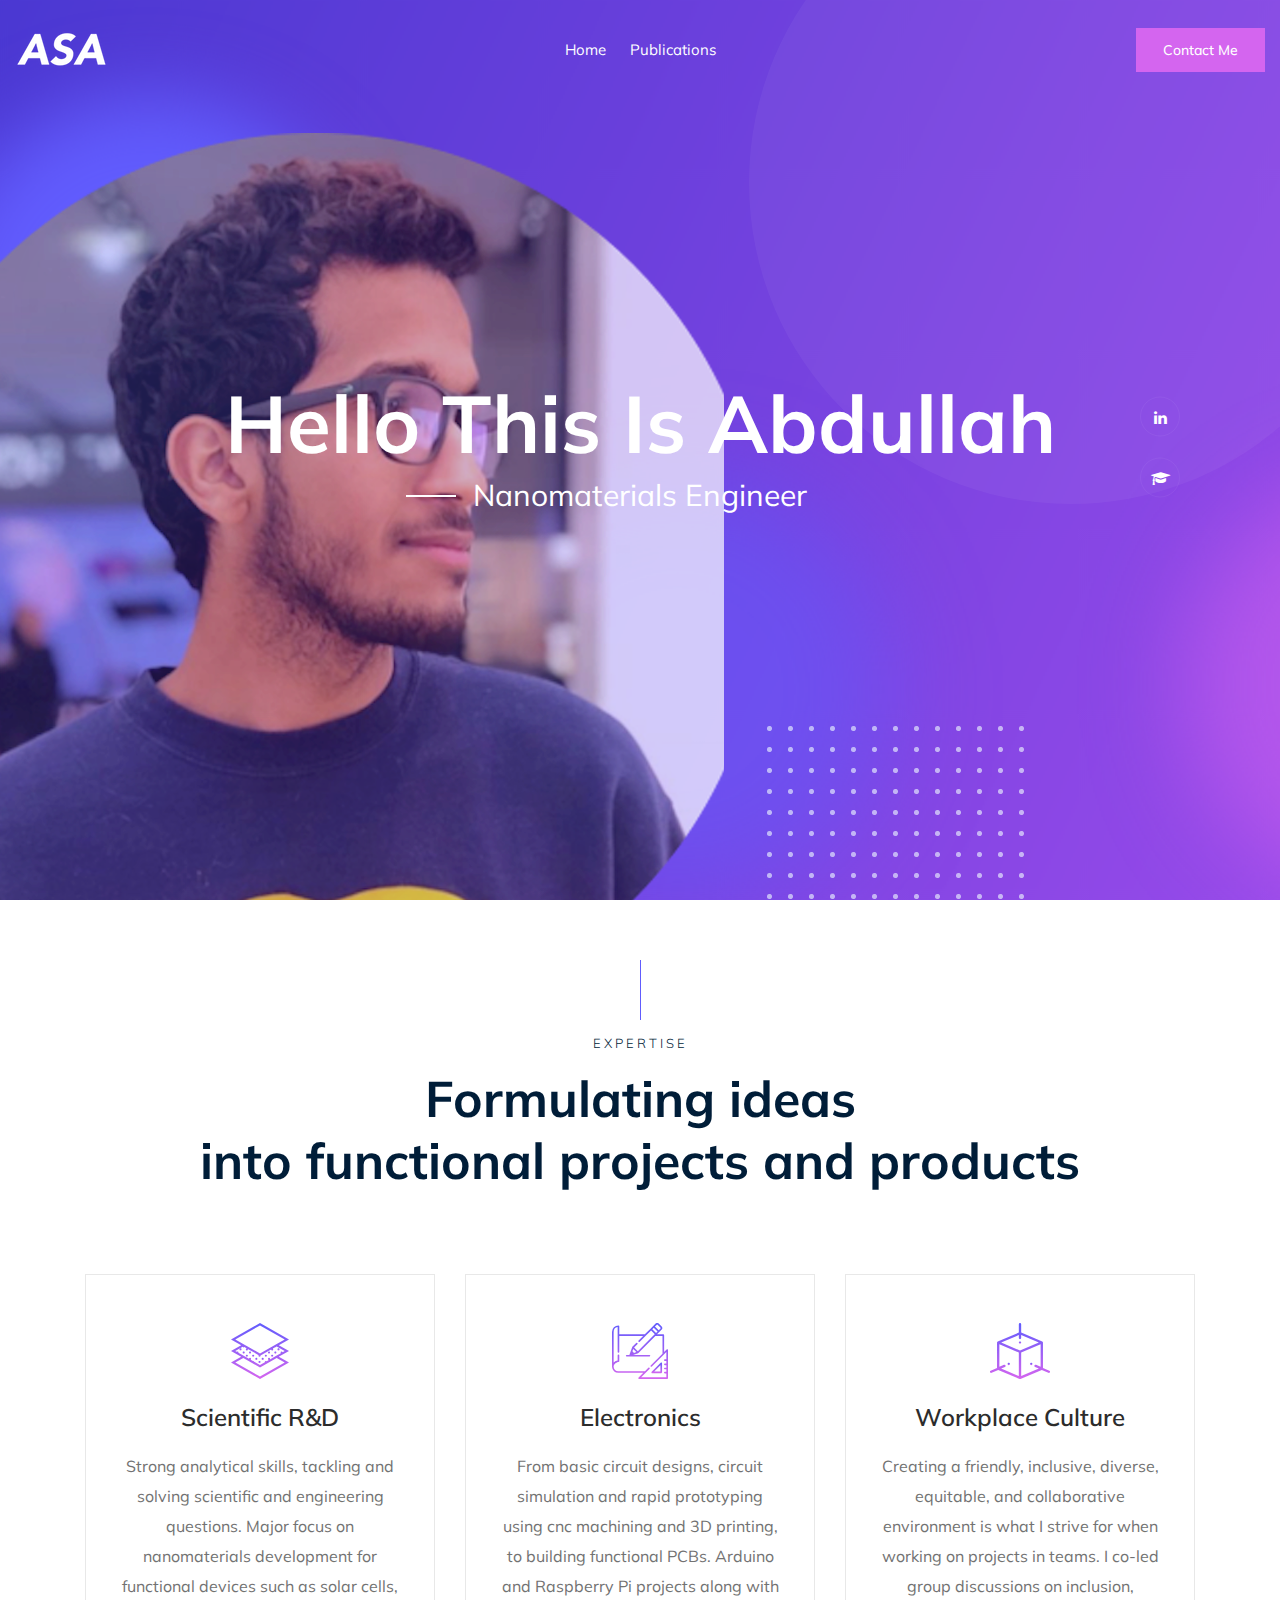
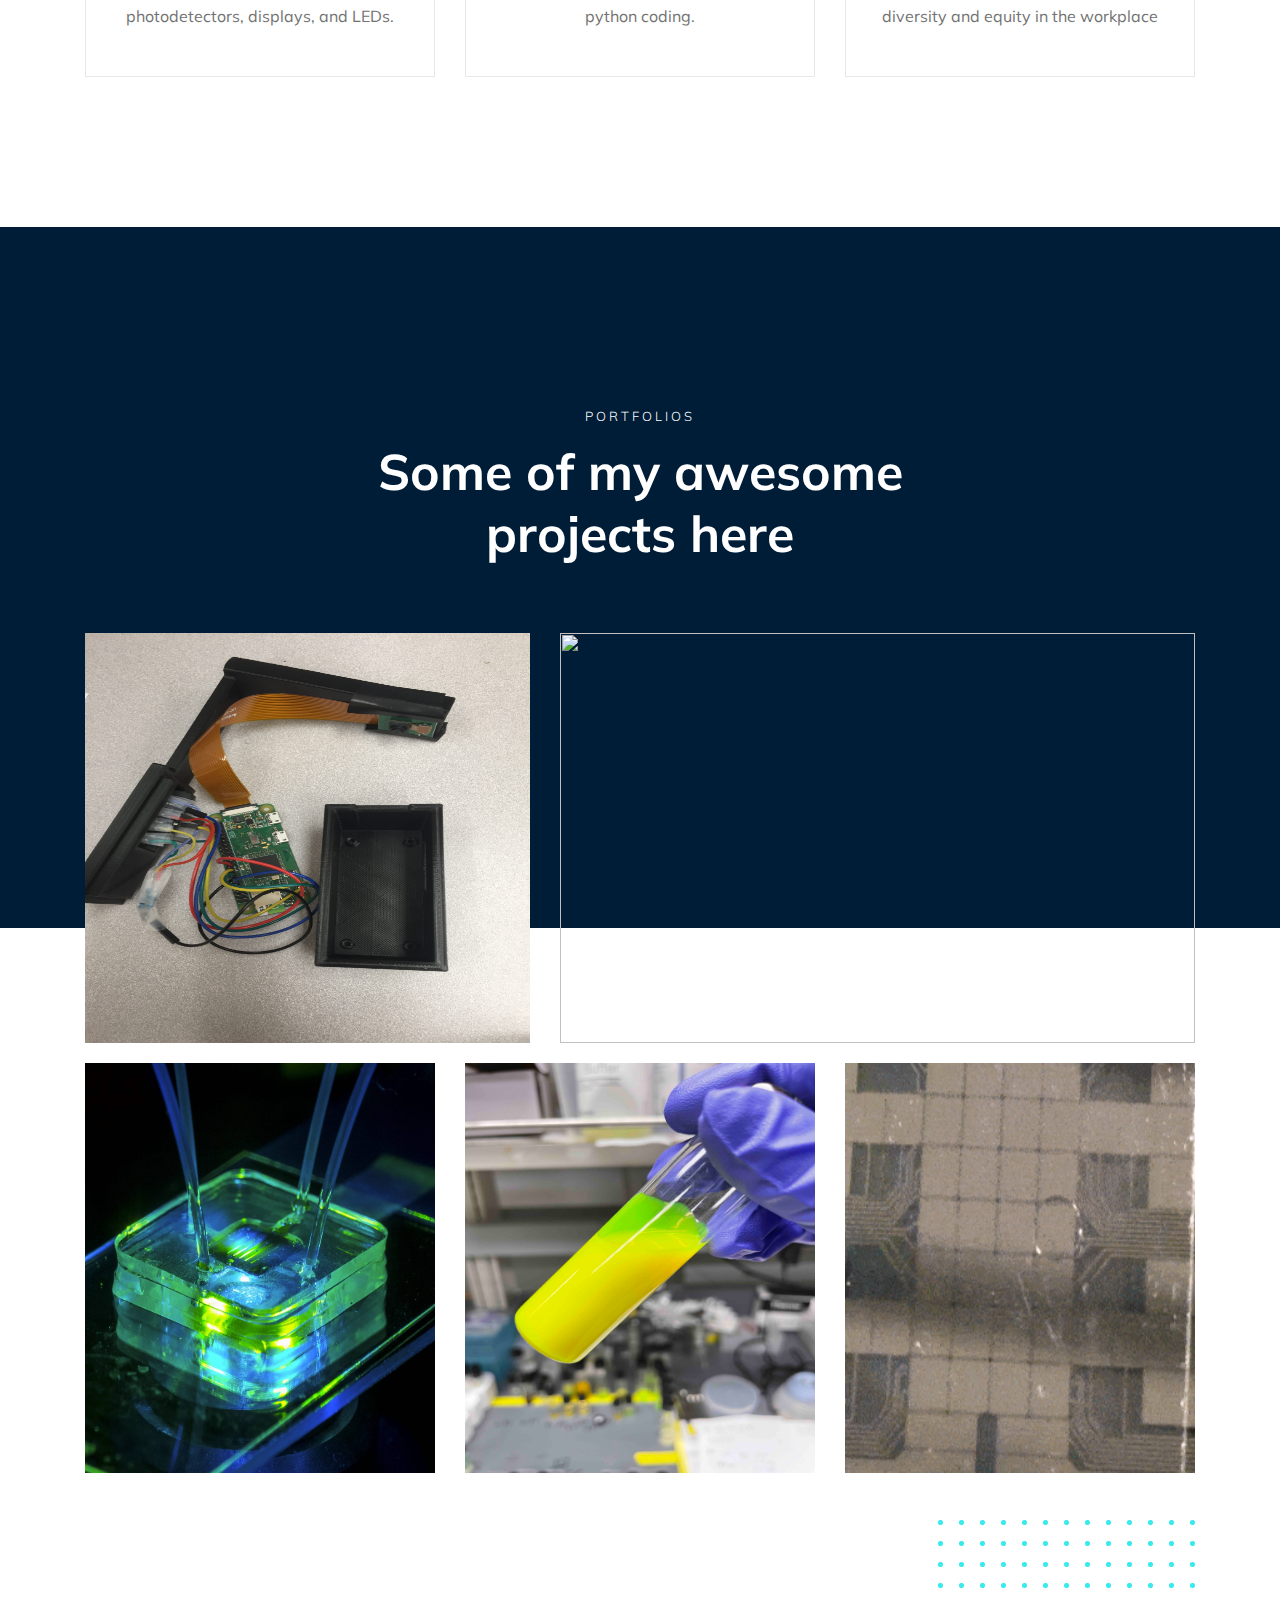
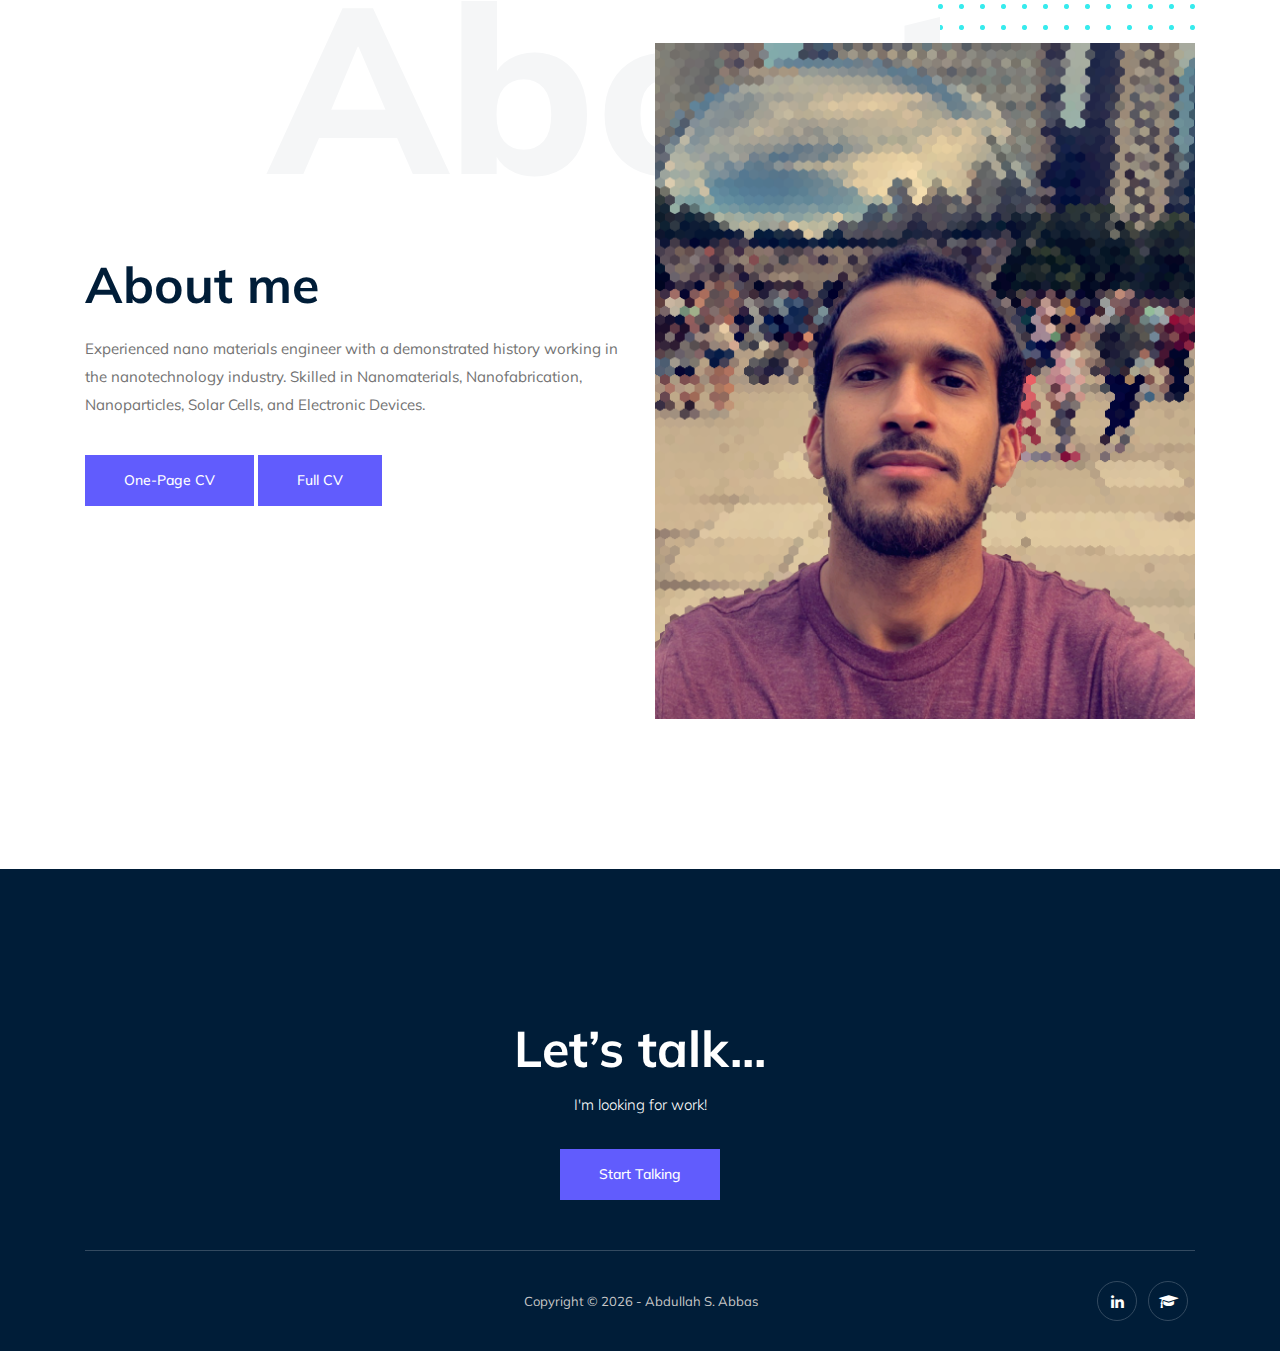
==== commit f875110f: "Update index.html" ====
--- a/index.html
+++ b/index.html
@@ -285,32 +285,21 @@
 
     <!-- footer start -->
     <footer class="footer">
-        <div class="footer_top">
-            <div class="container">
-                <div class="row align-items-center">
-                    <div class="col-xl-6 col-md-6">
-                        <div class="menu_links">
-                        </div>
-                    </div>
-                    <div class="col-xl-6 col-md-6">
-                        <div class="socail_links">
-                            <ul>
-                                <li><a href="https://www.linkedin.com/in/abdullah-saud-abbas-59012340/" target="_blank"> <i class="fa fa-linkedin"></i> </a></li>
-                                <li><a href="https://scholar.google.com/citations?hl=en&user=E15Zx_EAAAAJ" target="_blank"> <i class="fa fa-graduation-cap"></i> </a></li>
-                            </ul>
-                        </div>
-                    </div>
-                </div>
-            </div>
-        </div>
         <div class="copy-right_text">
             <div class="container">
                 <div class="footer_border"></div>
-                <div class="row">
                     <div class="col-xl-12">
-                        <p class="copy_right text-center">
-                            Copyright &copy; <script>document.write(new Date().getFullYear());</script> - Abdullah S. Abbas 
-                        </p>
+                        <div class="row text-center">
+                            <p class="copy_right text-center"; style="margin:auto auto; padding-left: 100px;">
+                                Copyright &copy; <script>document.write(new Date().getFullYear());</script> - Abdullah S. Abbas 
+                            </p>
+                            <div class="socail_links">
+                                <ul>
+                                    <li><a href="https://www.linkedin.com/in/abdullah-saud-abbas-59012340/" target="_blank"> <i class="fa fa-linkedin"></i> </a></li>
+                                    <li><a href="https://scholar.google.com/citations?hl=en&user=E15Zx_EAAAAJ" target="_blank"> <i class="fa fa-graduation-cap"></i> </a></li>
+                                </ul>
+                            </div>
+                        </div>
                     </div>
                 </div>
             </div>
@@ -348,4 +337,4 @@
     <script src="js/main.js"></script>
 </body>
 
-</html>+</html>
--- a/css/style.css
+++ b/css/style.css
@@ -2562,7 +2562,7 @@
 .bradcam_area {
   background-size: cover;
   background-position: bottom;
-  padding: 233px 0 175px 0;
+  padding: 200px 0 100px 0;
   background-repeat: no-repeat;
   position: relative;
   z-index: 0;
@@ -6783,4 +6783,4 @@
   font-size: 12px;
 }
 
-/*# sourceMappingURL=style.css.map */+/*# sourceMappingURL=style.css.map */
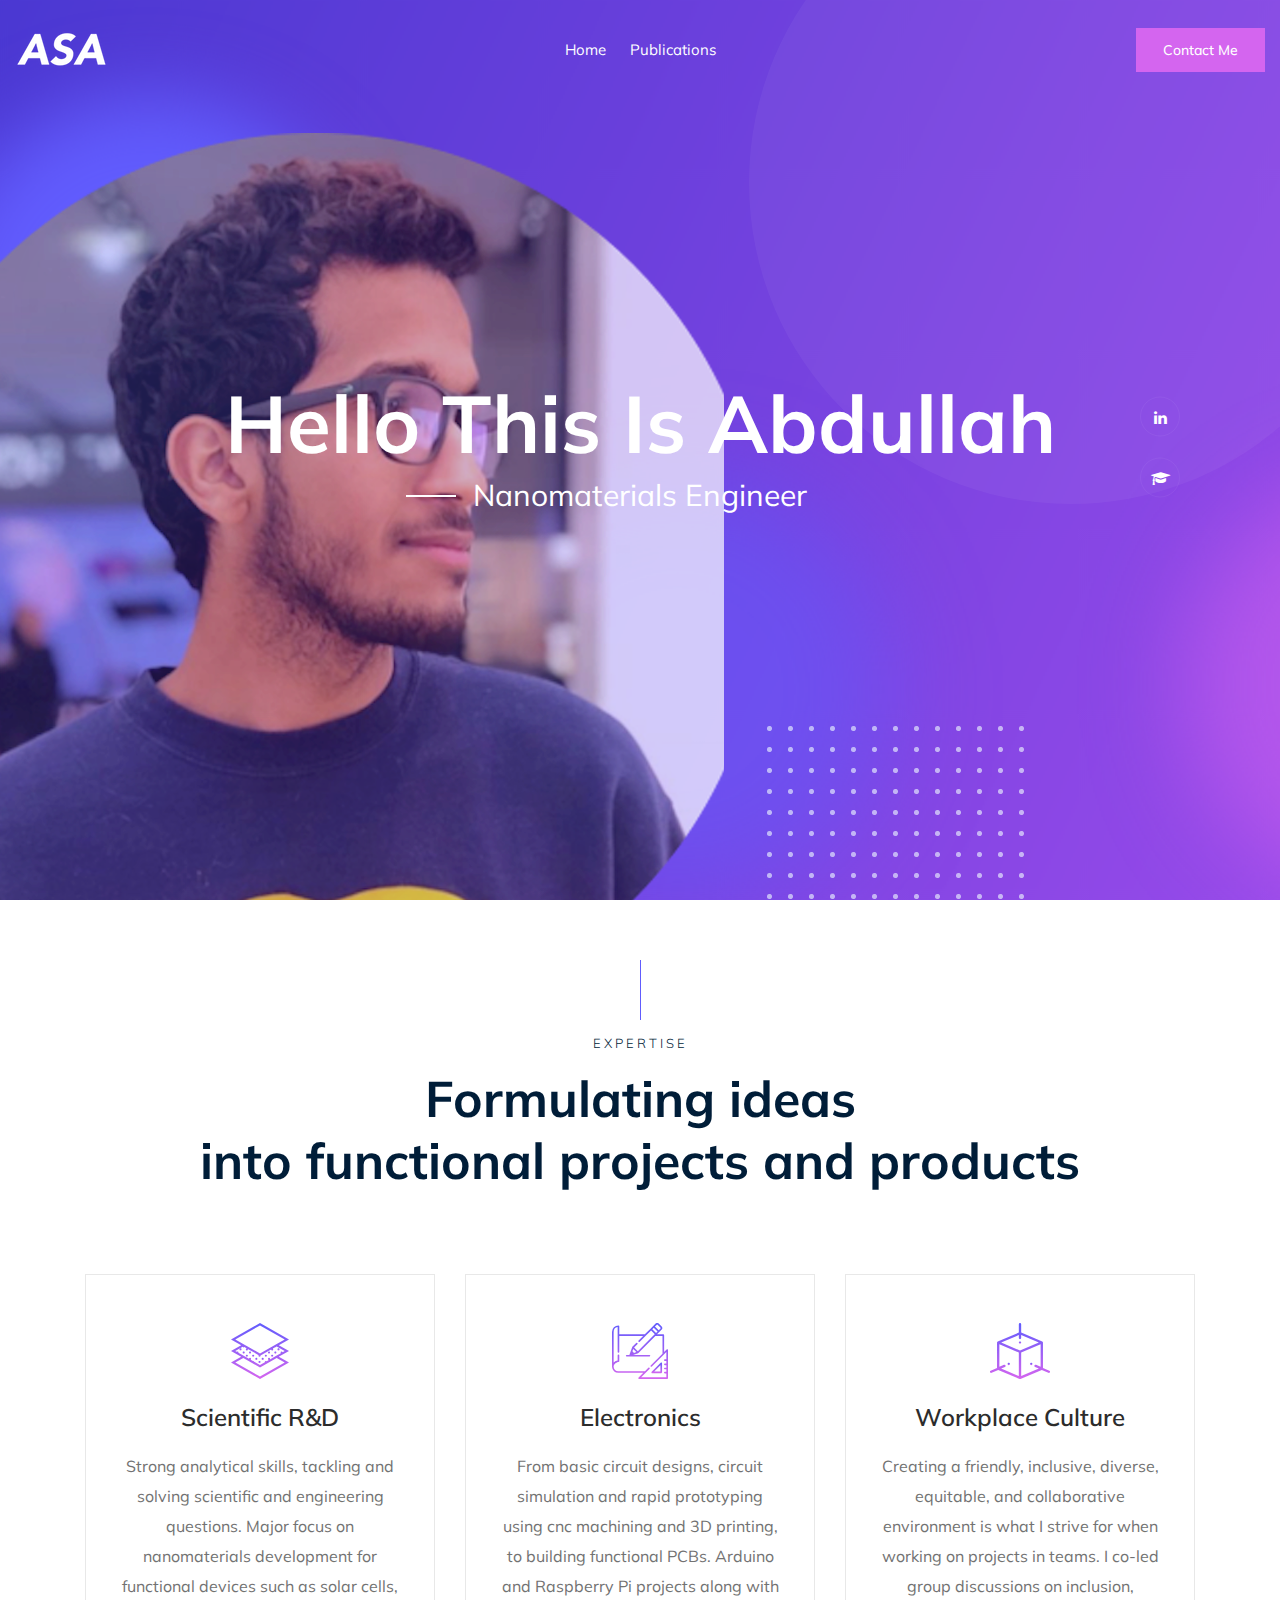
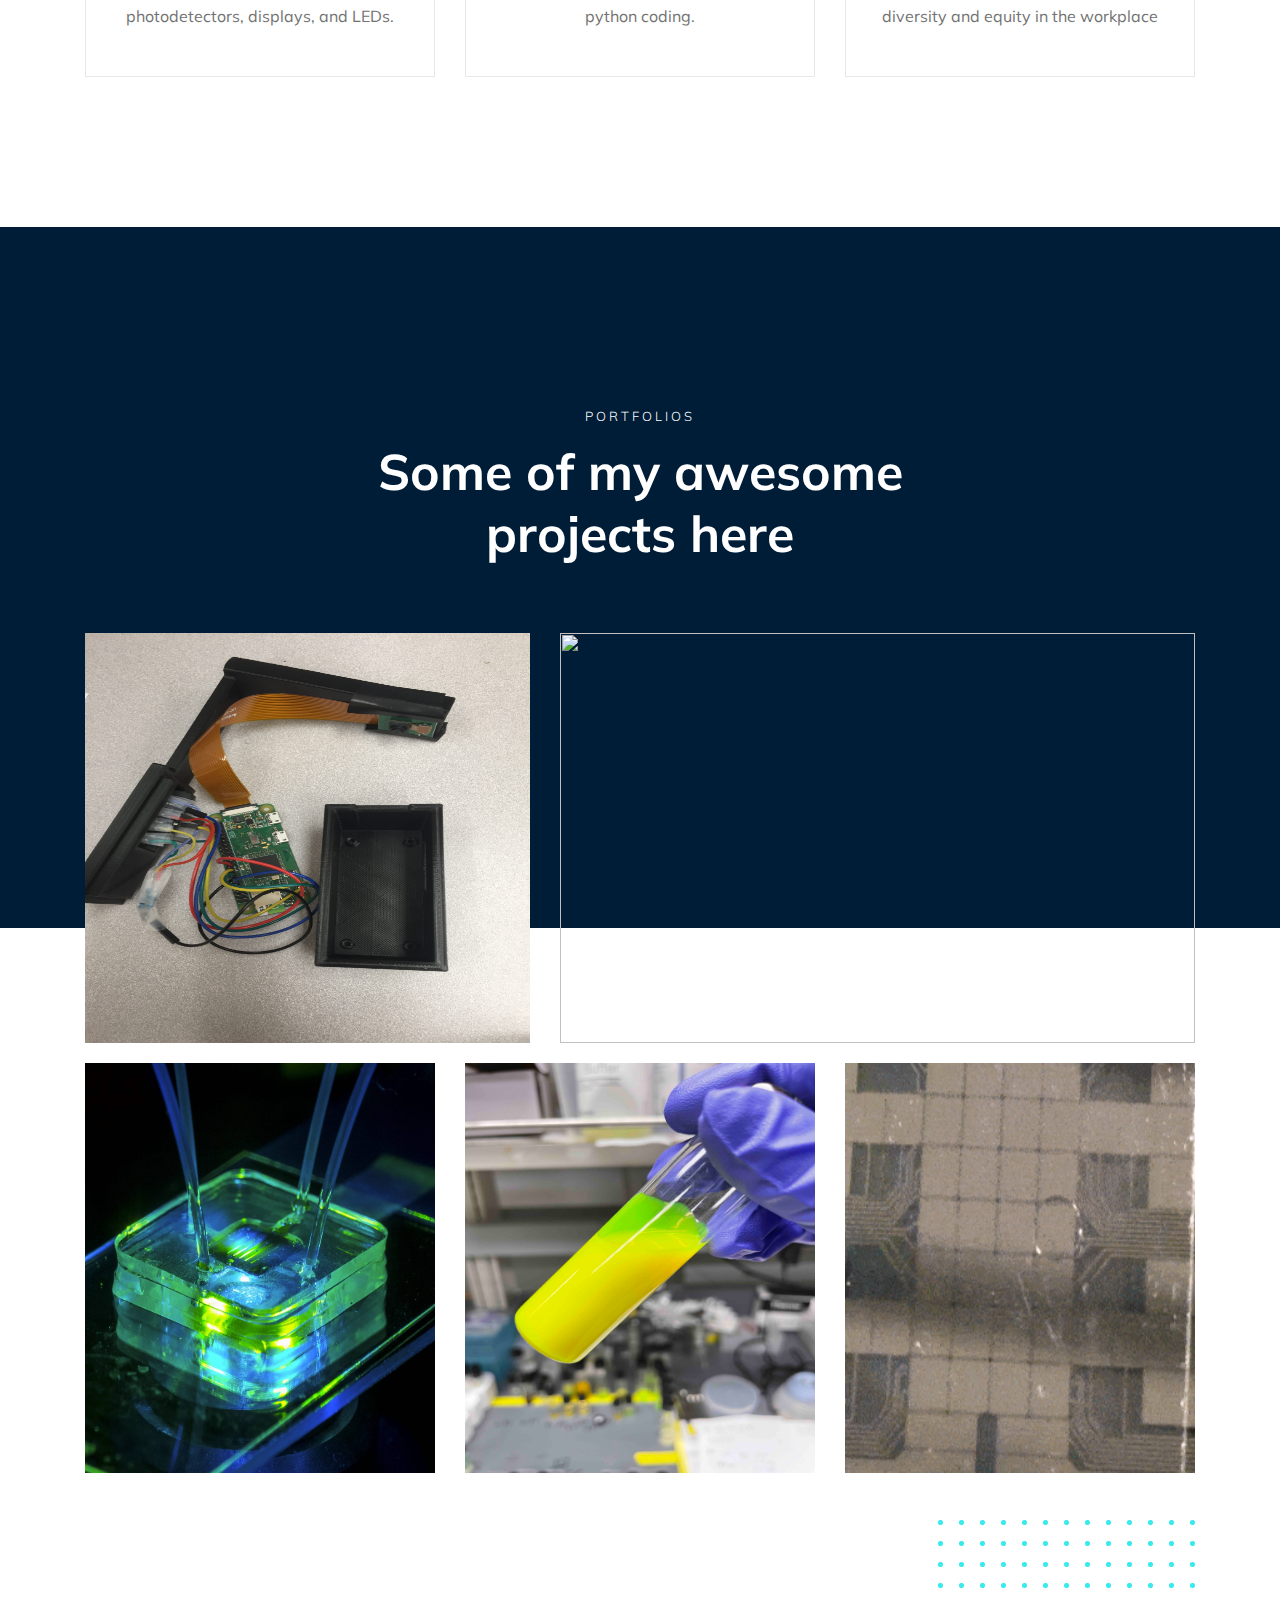
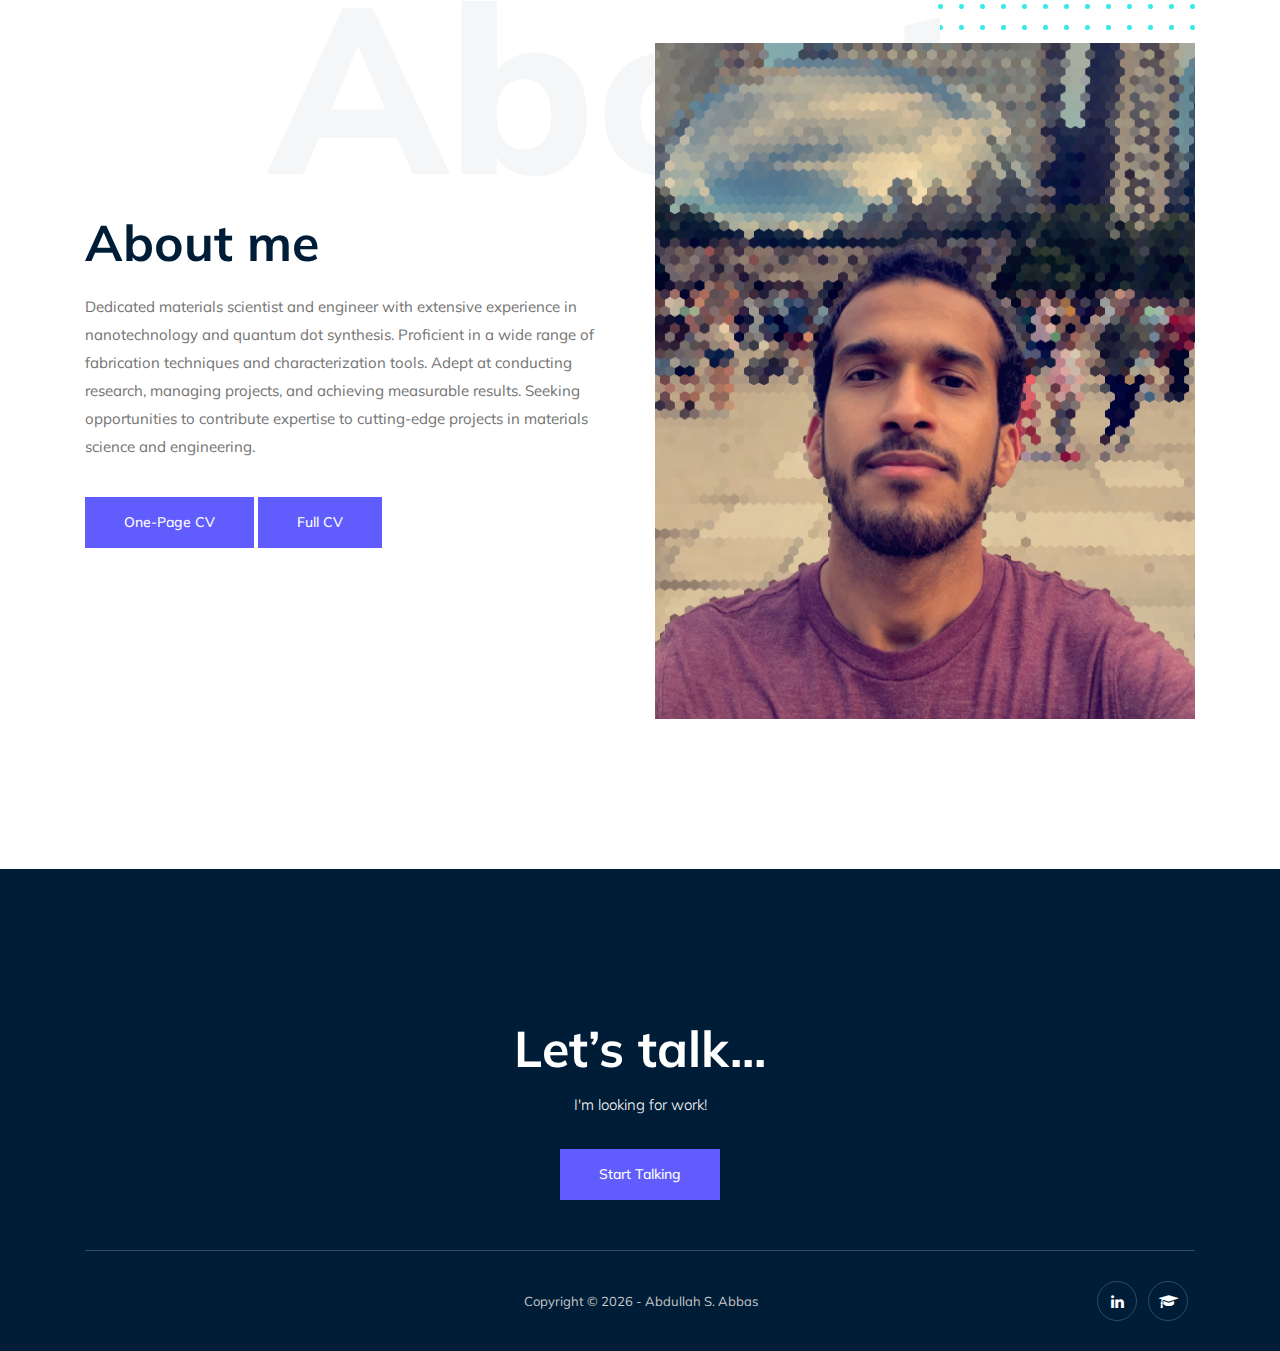
==== commit 1758fea0: "index.html" ====
--- a/index.html
+++ b/index.html
@@ -247,7 +247,7 @@
                 <div class="col-xl-6 col-md-6">
                     <div class="about_e_details">
                         <h3>About me</h3>
-                        <p>Experienced nano materials engineer with a demonstrated history working in the nanotechnology industry. Skilled in Nanomaterials, Nanofabrication, Nanoparticles, Solar Cells, and Electronic Devices.</p>
+                        <p>Dedicated materials scientist and engineer with extensive experience in nanotechnology and quantum dot synthesis. Proficient in a wide range of fabrication techniques and characterization tools. Adept at conducting research, managing projects, and achieving measurable results. Seeking opportunities to contribute expertise to cutting-edge projects in materials science and engineering.</p>
                         <div class="download_cv">
                             <a class="boxed-btn3" href="Resume/OnePageASAResume.pdf" target="_blank">One-Page CV</a>
                             <a class="boxed-btn3" href="Resume/FullASAResume.pdf" target="_blank">Full CV</a>
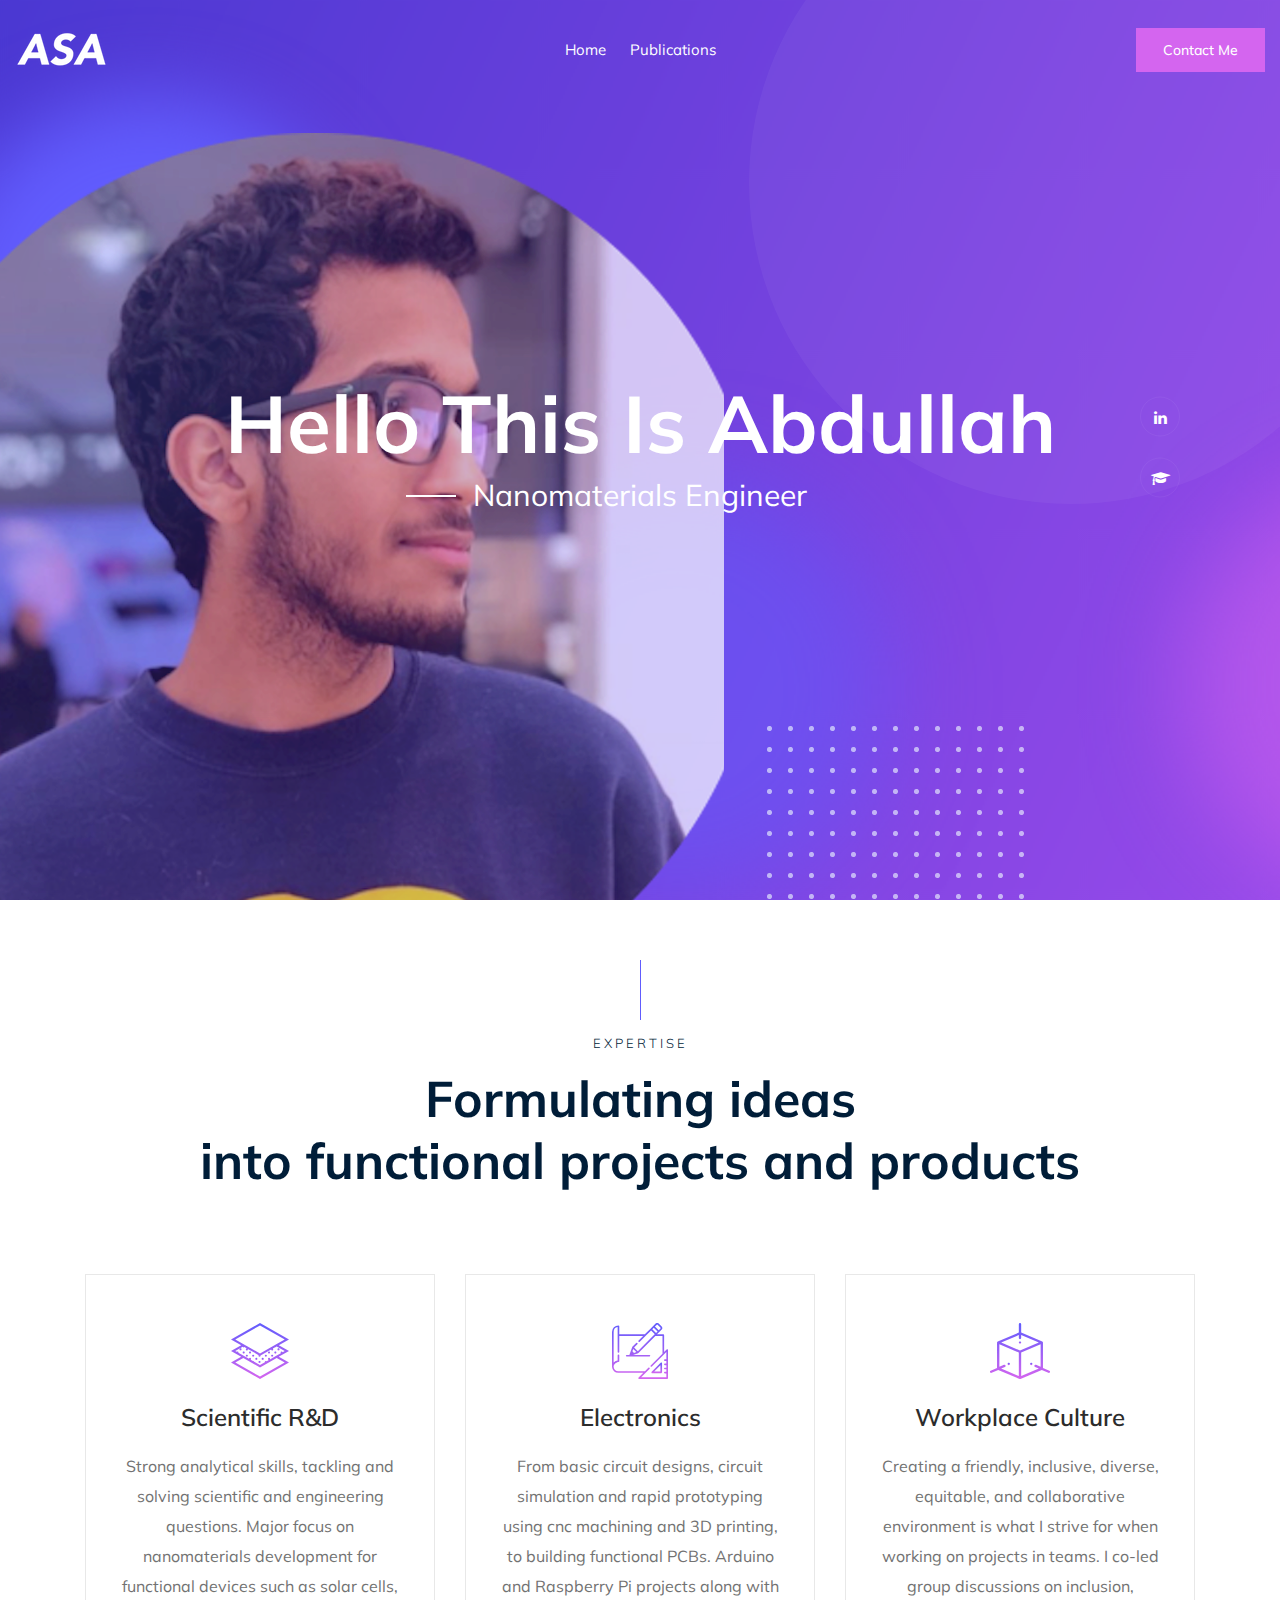
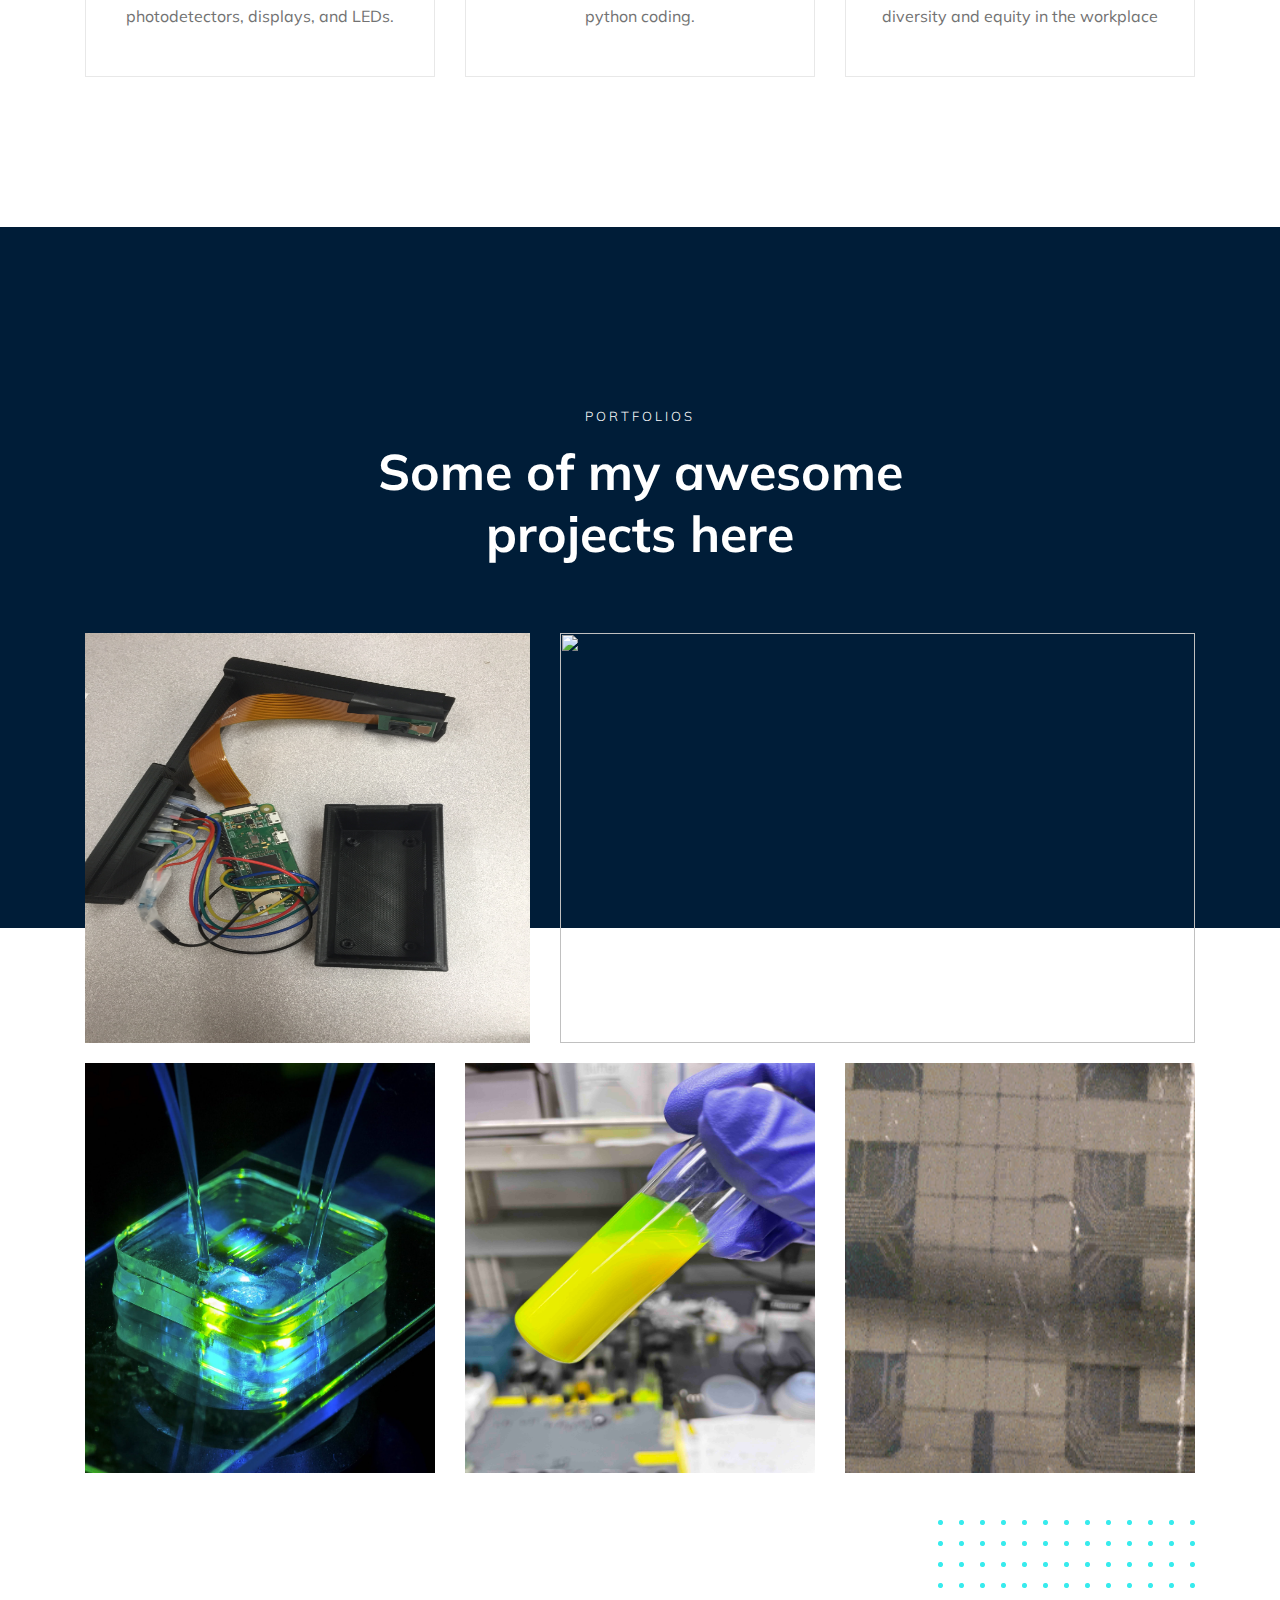
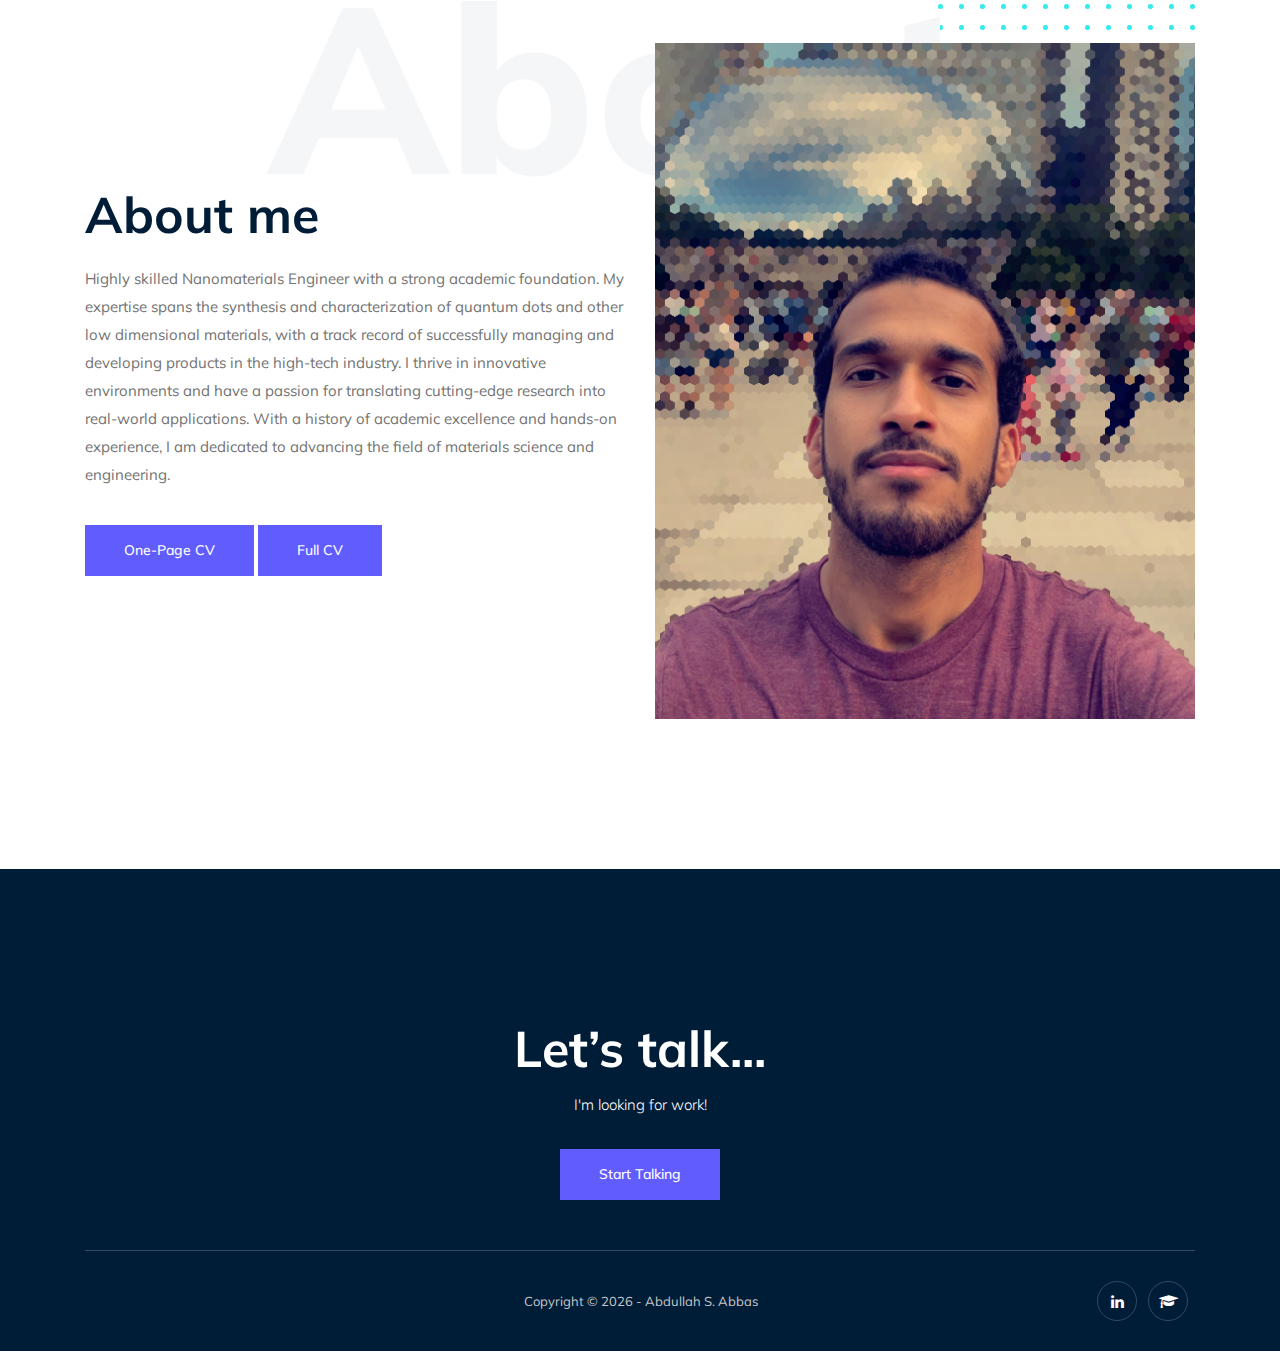
==== commit 5a206bfc: "index.html" ====
--- a/index.html
+++ b/index.html
@@ -247,7 +247,7 @@
                 <div class="col-xl-6 col-md-6">
                     <div class="about_e_details">
                         <h3>About me</h3>
-                        <p>Dedicated materials scientist and engineer with extensive experience in nanotechnology and quantum dot synthesis. Proficient in a wide range of fabrication techniques and characterization tools. Adept at conducting research, managing projects, and achieving measurable results. Seeking opportunities to contribute expertise to cutting-edge projects in materials science and engineering.</p>
+                        <p>Highly skilled Nanomaterials Engineer with a strong academic foundation. My expertise spans the synthesis and characterization of quantum dots and other low dimensional materials, with a track record of successfully managing and developing products in the high-tech industry. I thrive in innovative environments and have a passion for translating cutting-edge research into real-world applications. With a history of academic excellence and hands-on experience, I am dedicated to advancing the field of materials science and engineering.</p>
                         <div class="download_cv">
                             <a class="boxed-btn3" href="Resume/OnePageASAResume.pdf" target="_blank">One-Page CV</a>
                             <a class="boxed-btn3" href="Resume/FullASAResume.pdf" target="_blank">Full CV</a>
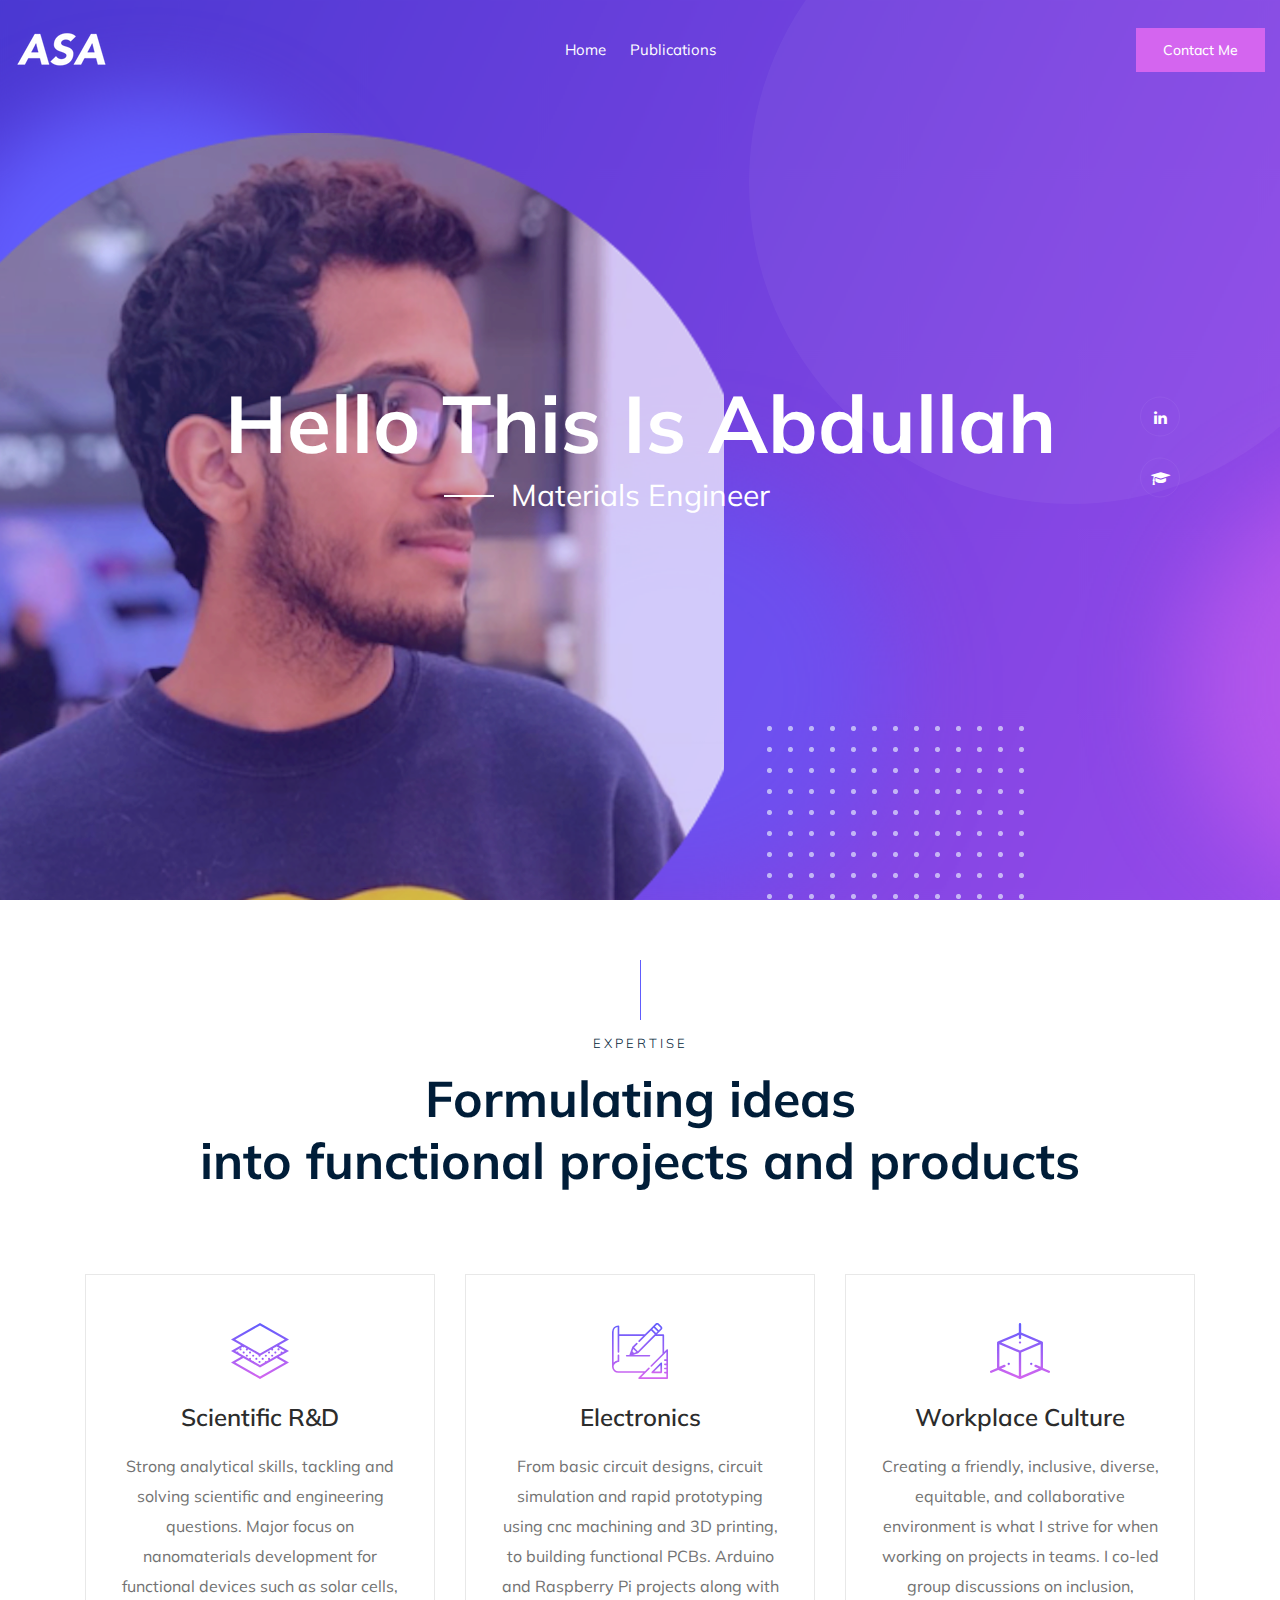
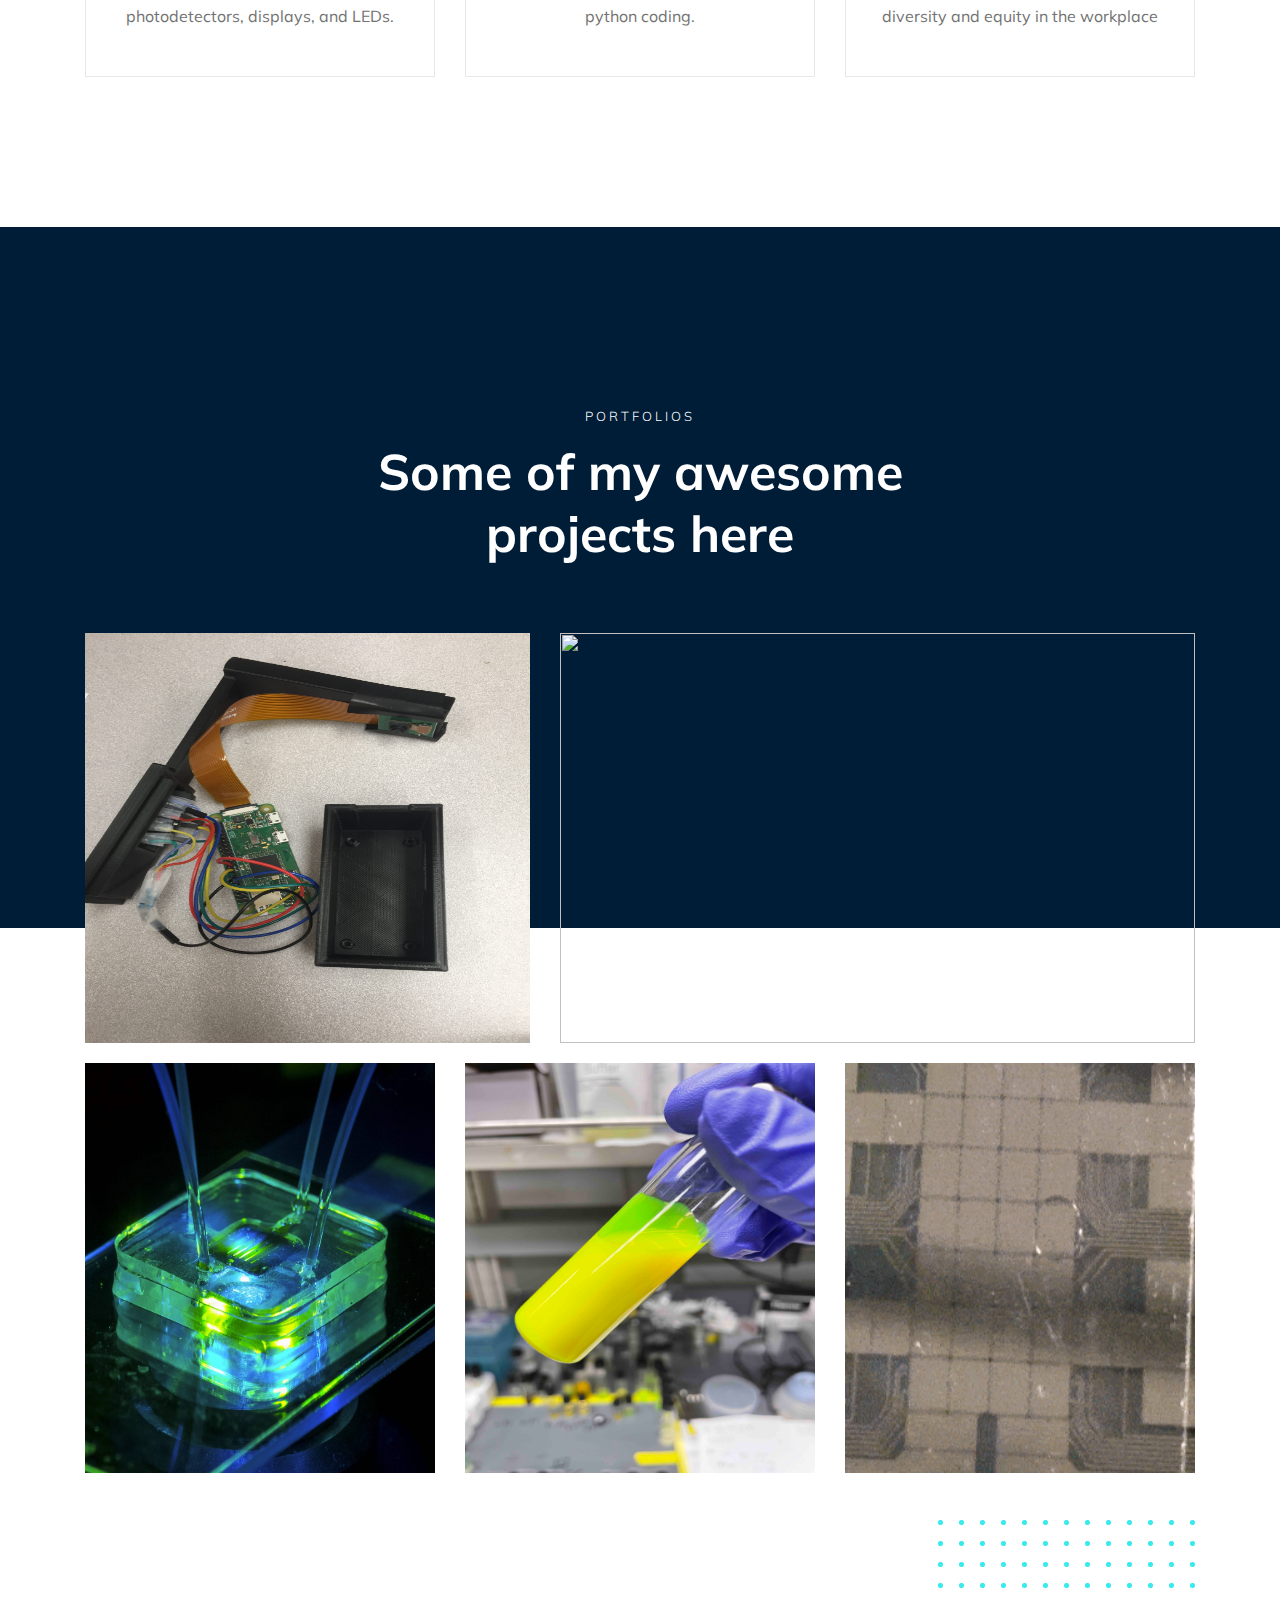
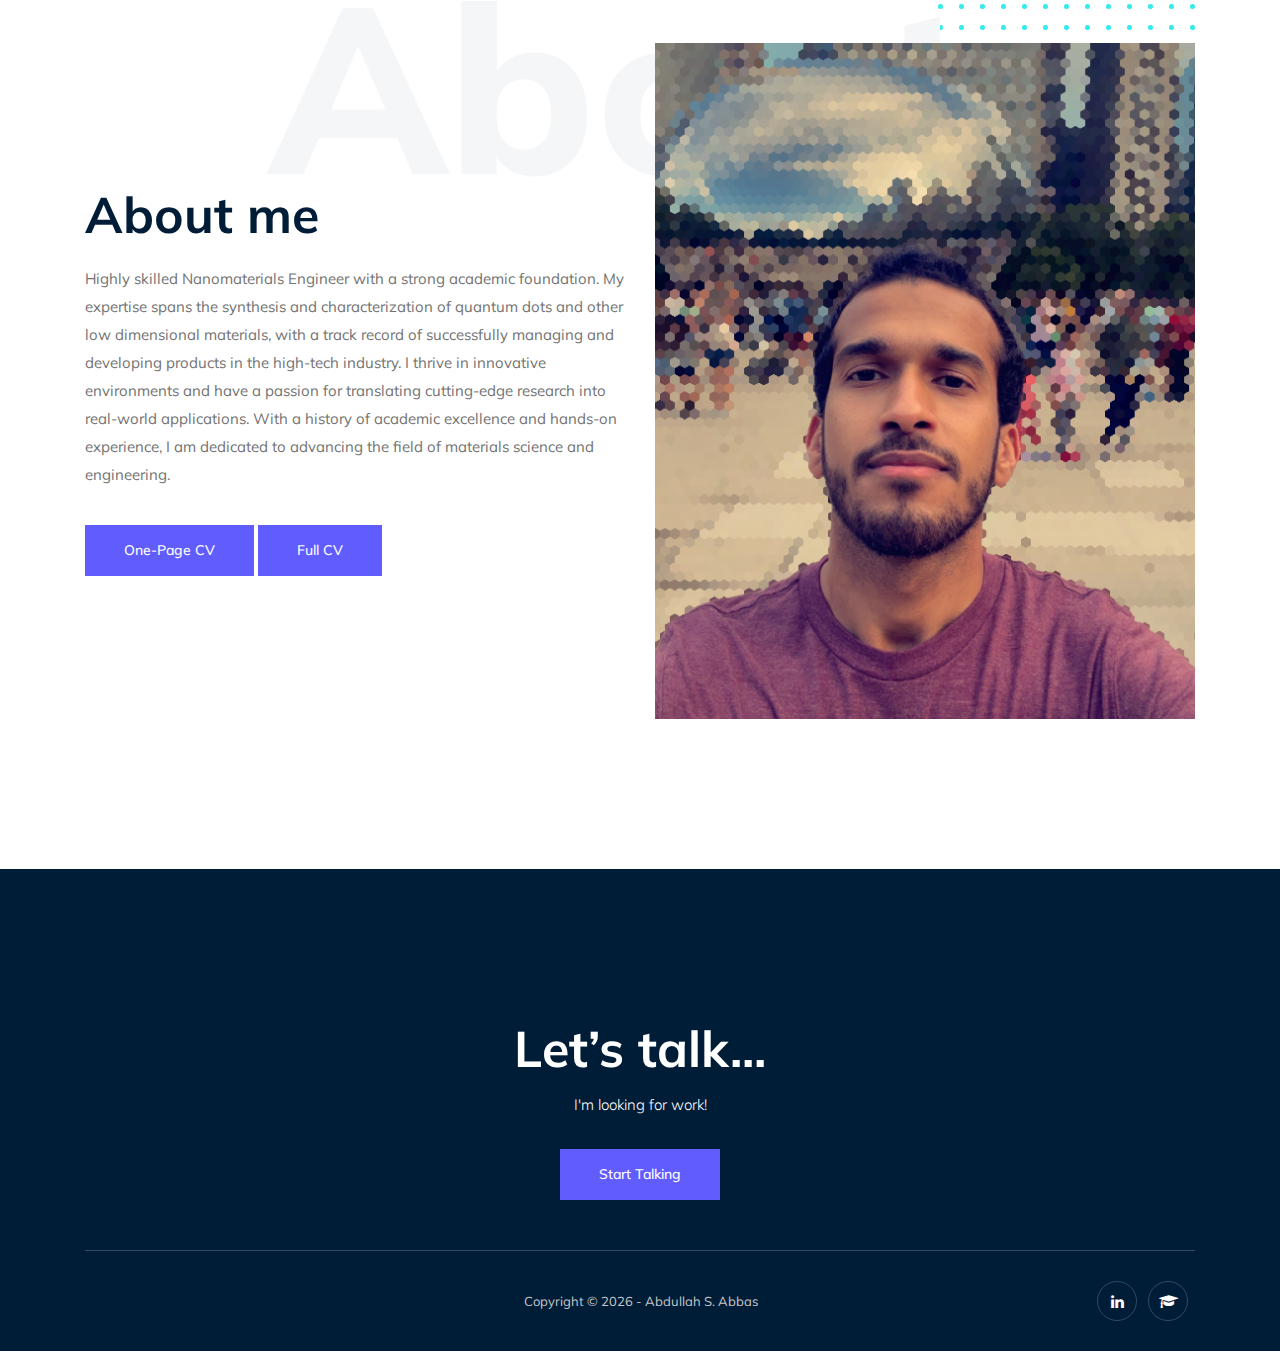
==== commit 75f90d32: "index.html" ====
--- a/index.html
+++ b/index.html
@@ -93,7 +93,7 @@
                             <h3>
                                 Hello This is Abdullah
                             </h3>
-                            <span>Nanomaterials Engineer</span>
+                            <span>Materials Engineer</span>
                         </div>
                     </div>
                 </div>
